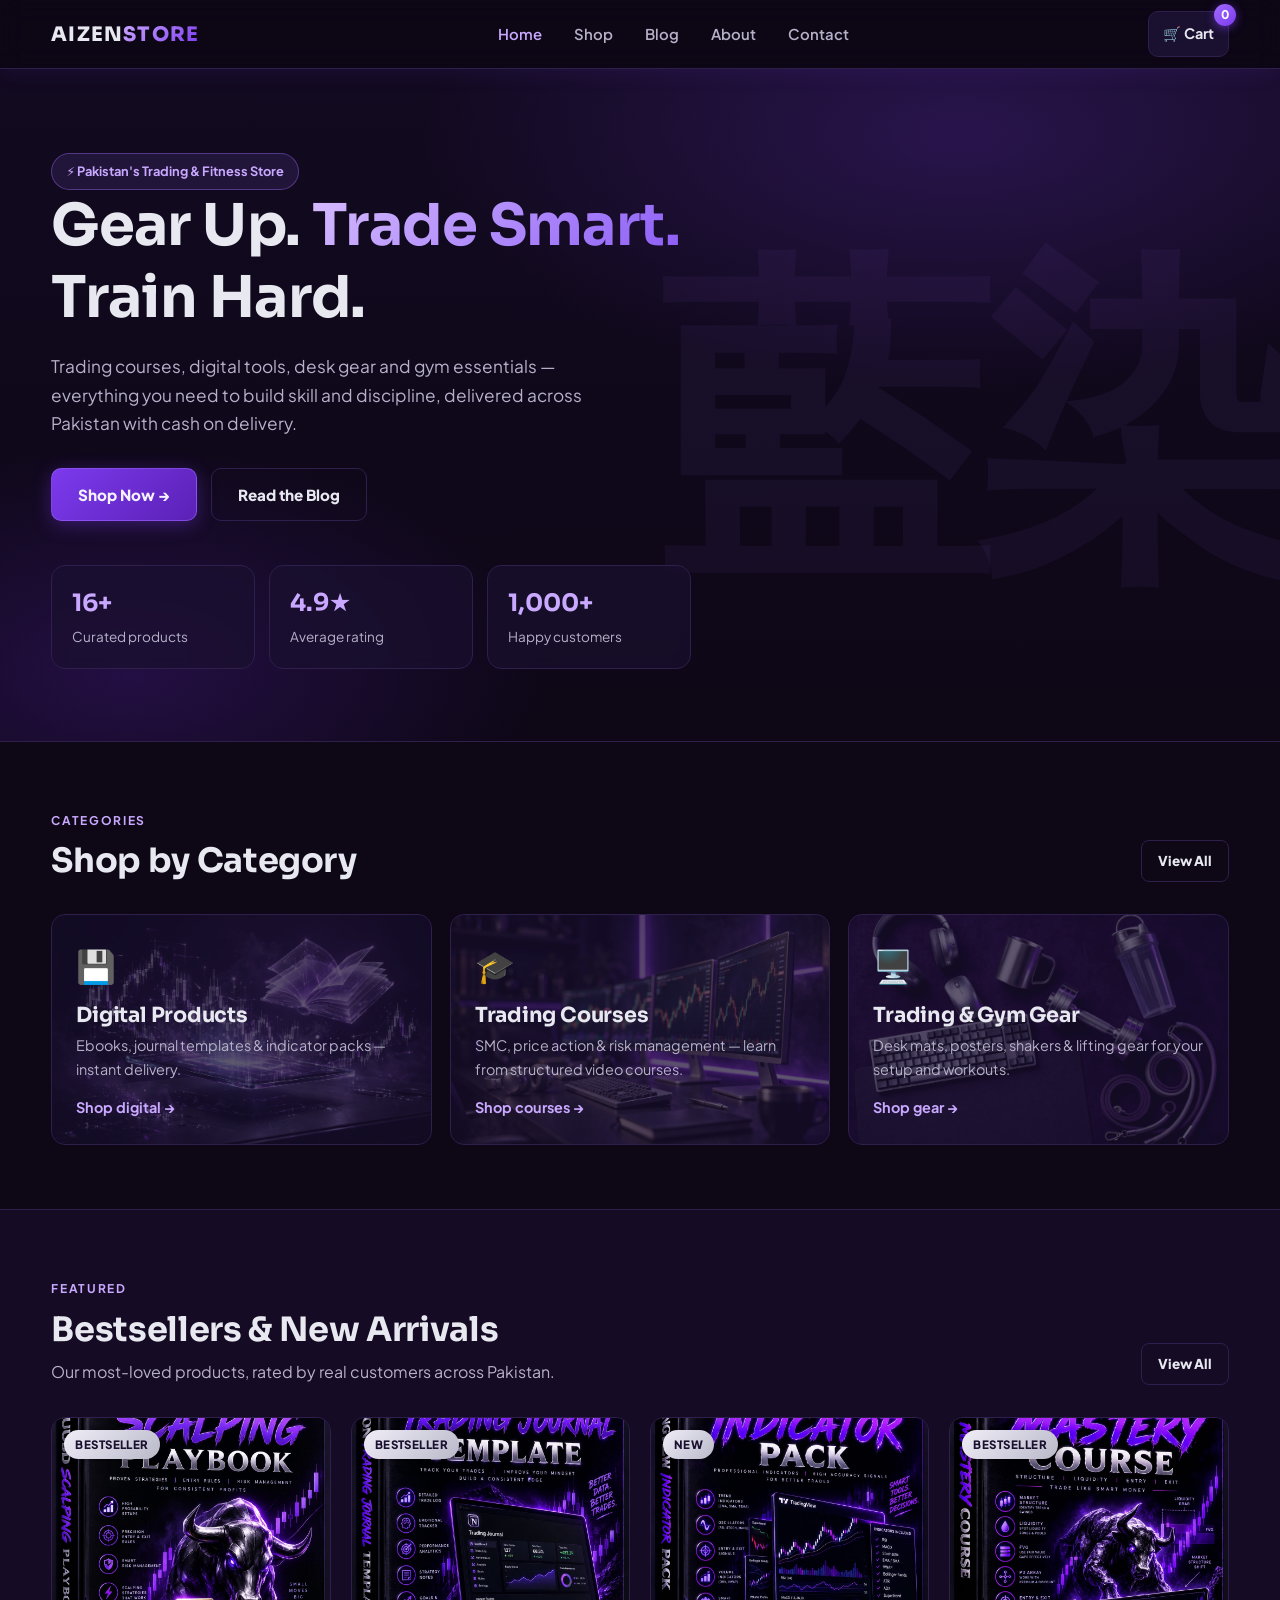
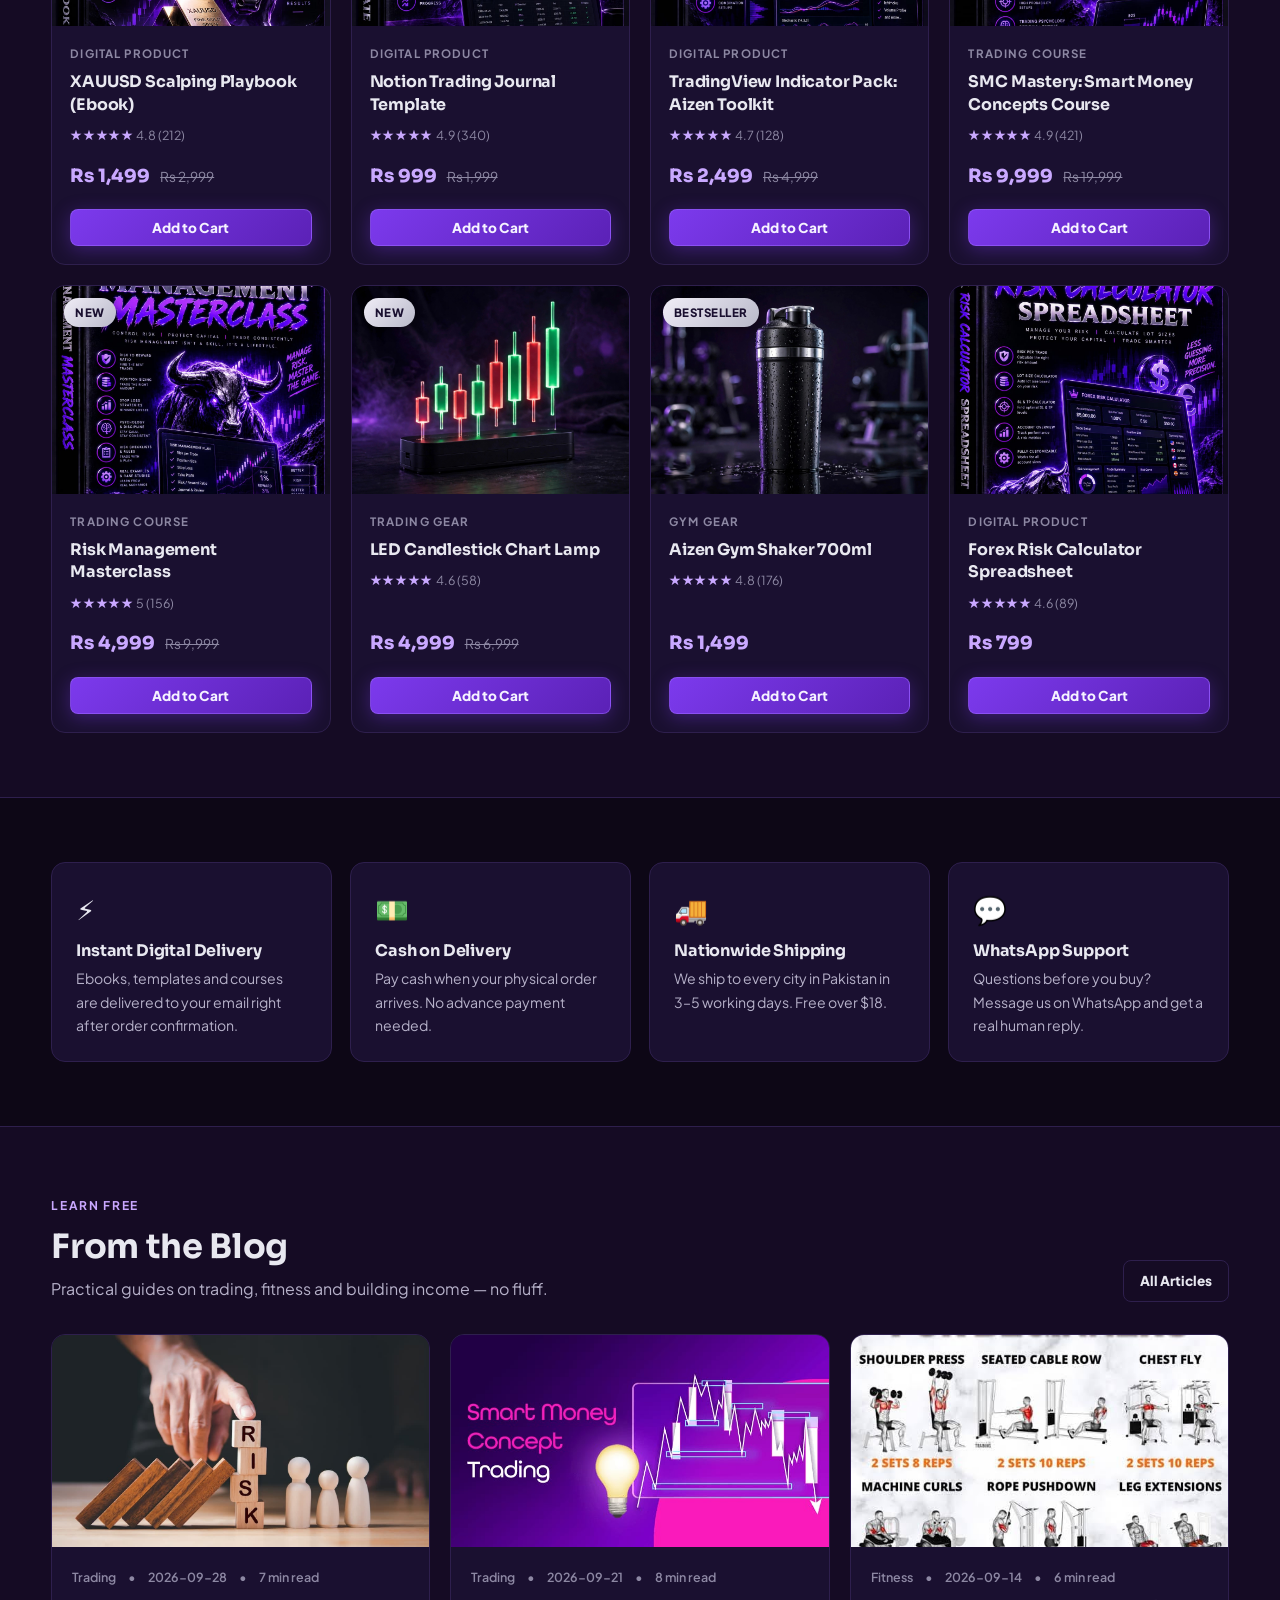
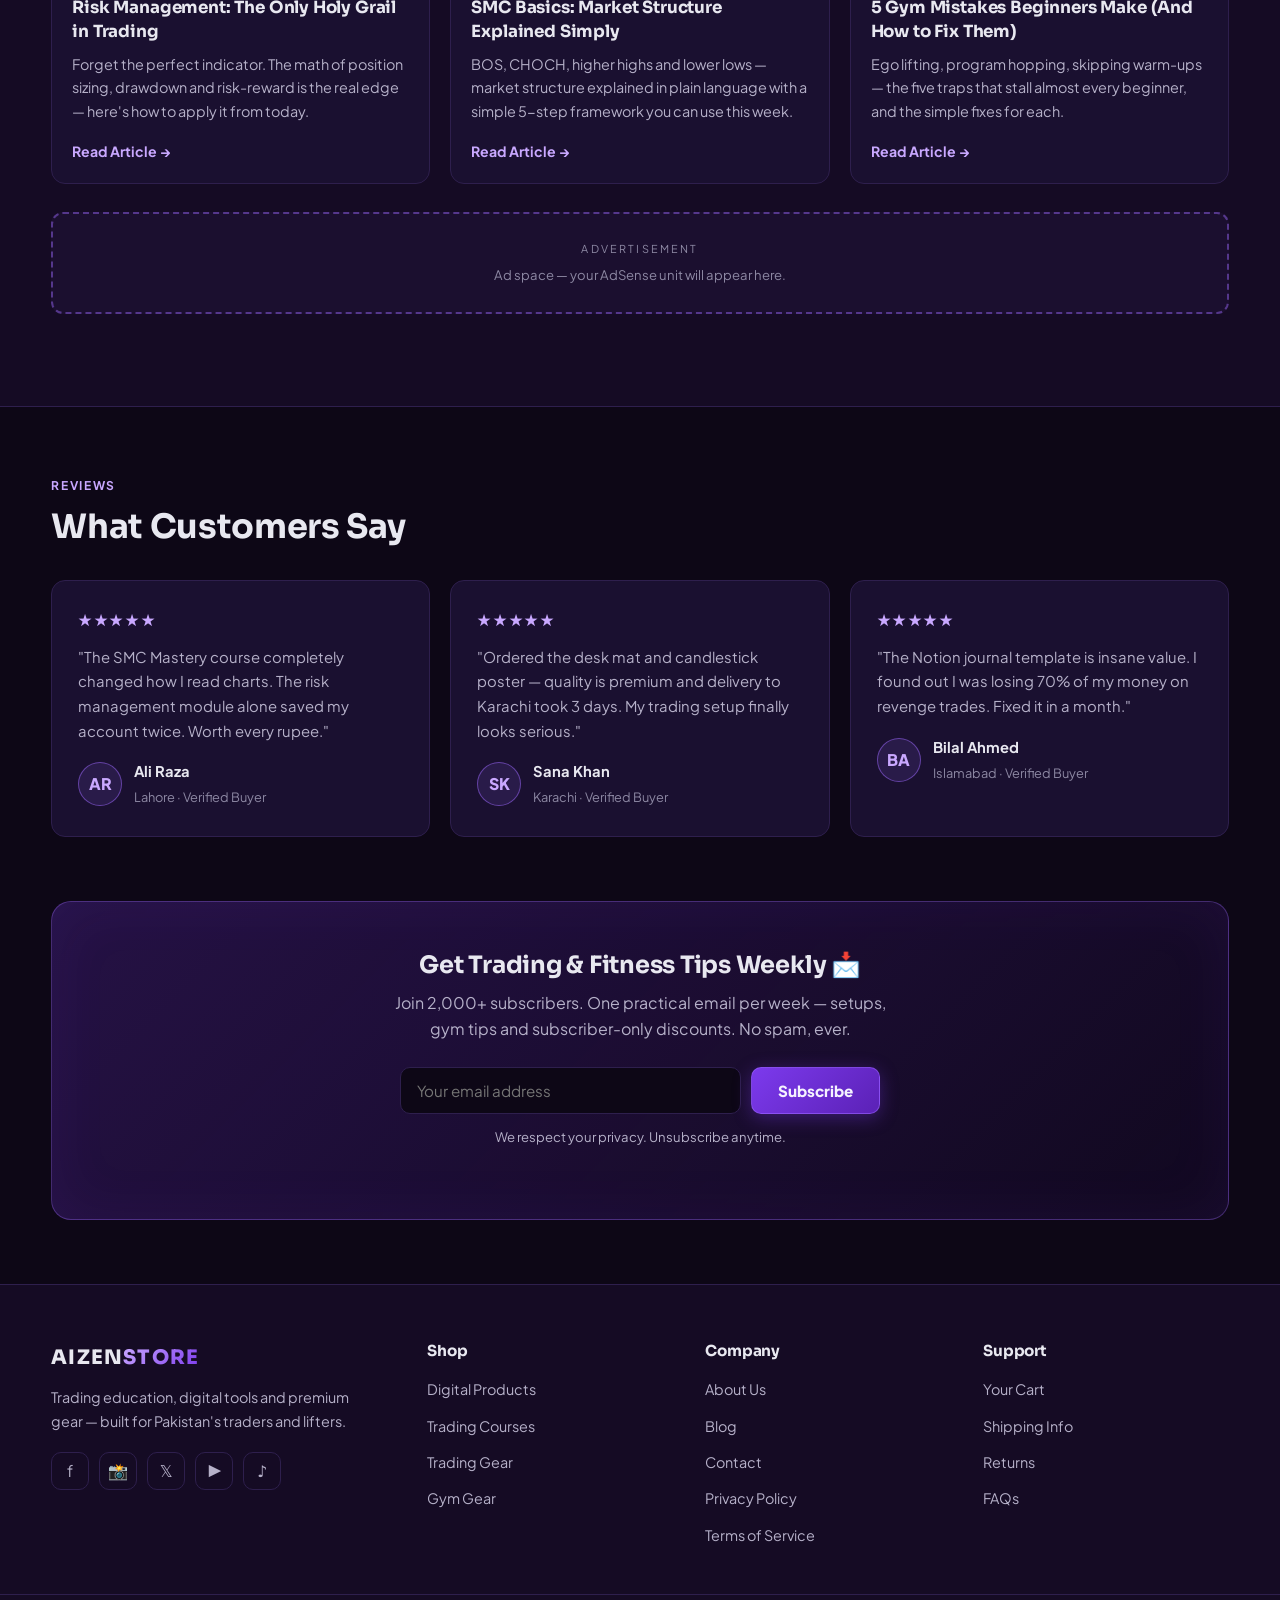
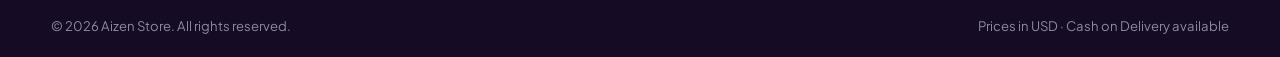
==== index.html @ a769bd05 "Switch prices from PKR to USD" ====
<!DOCTYPE html>
<html lang="en">
<head>
<meta charset="UTF-8">
<meta name="theme-color" content="#0d0716">
<meta name="viewport" content="width=device-width, initial-scale=1.0">
<title>Aizen Store — Trading & Fitness Gear, Courses and Digital Products</title>
<meta name="description" content="Aizen Store: trading courses, digital products, trading desk gear and gym essentials — delivered across Pakistan.">
<link rel="preconnect" href="https://fonts.googleapis.com">
<link rel="preconnect" href="https://fonts.gstatic.com" crossorigin>
<link href="https://fonts.googleapis.com/css2?family=Plus+Jakarta+Sans:wght@400;500;600;700;800&family=Sora:wght@600;700;800&display=swap" rel="stylesheet">
<link rel="stylesheet" href="assets/css/style.css">
<link rel="icon" href="data:image/svg+xml,%3Csvg xmlns='http://www.w3.org/2000/svg' viewBox='0 0 100 100'%3E%3Crect width='100' height='100' rx='20' fill='%237c3aed'/%3E%3Ctext x='50' y='70' font-size='60' text-anchor='middle' font-family='Arial' font-weight='bold' fill='%23ffffff'%3EA%3C/text%3E%3C/svg%3E">
</head>
<body data-page="home">

<header class="nav">
  <div class="container nav-inner">
    <a class="logo" href="index.html">AIZEN<span class="gold">STORE</span></a>
    <nav class="nav-links">
      <a href="index.html">Home</a>
      <a href="shop.html">Shop</a>
      <a href="blog.html">Blog</a>
      <a href="about.html">About</a>
      <a href="contact.html">Contact</a>
    </nav>
    <div class="nav-actions">
      <a class="cart-btn" href="cart.html">🛒 Cart <span class="cart-count">0</span></a>
      <button class="hamburger" aria-label="Menu">☰</button>
    </div>
  </div>
</header>

<section class="hero">
  <div class="container hero-inner">
    <div>
      <span class="hero-badge">⚡ Pakistan's Trading & Fitness Store</span>
      <h1>Gear Up. <span class="gold">Trade Smart.</span> Train Hard.</h1>
      <p class="lead">Trading courses, digital tools, desk gear and gym essentials — everything you need to build skill and discipline, delivered across Pakistan with cash on delivery.</p>
      <div class="hero-cta">
        <a href="shop.html" class="btn">Shop Now →</a>
        <a href="blog.html" class="btn btn-outline">Read the Blog</a>
      </div>
      <div class="hero-stats">
        <div class="stat"><b>16+</b><span>Curated products</span></div>
        <div class="stat"><b>4.9★</b><span>Average rating</span></div>
        <div class="stat"><b>1,000+</b><span>Happy customers</span></div>
      </div>
    </div>
  </div>
</section>

<section class="section">
  <div class="container">
    <div class="section-head">
      <div><span class="kicker">Categories</span><h2>Shop by Category</h2></div>
      <a href="shop.html" class="btn btn-outline btn-sm">View All</a>
    </div>
    <div class="cat-grid">
      <a class="cat-tile" href="shop.html?cat=digital">
        <img src="assets/img/cat-digital.jpg" alt="Digital Products" loading="lazy">
        <div class="inner"><div class="emoji">💾</div><h3>Digital Products</h3><p>Ebooks, journal templates & indicator packs — instant delivery.</p><span class="go">Shop digital →</span></div>
      </a>
      <a class="cat-tile" href="shop.html?cat=courses">
        <img src="assets/img/cat-courses.jpg" alt="Trading Courses" loading="lazy">
        <div class="inner"><div class="emoji">🎓</div><h3>Trading Courses</h3><p>SMC, price action & risk management — learn from structured video courses.</p><span class="go">Shop courses →</span></div>
      </a>
      <a class="cat-tile" href="shop.html?cat=physical-trading">
        <img src="assets/img/cat-gear.jpg" alt="Physical Products" loading="lazy">
        <div class="inner"><div class="emoji">🖥️</div><h3>Trading & Gym Gear</h3><p>Desk mats, posters, shakers & lifting gear for your setup and workouts.</p><span class="go">Shop gear →</span></div>
      </a>
    </div>
  </div>
</section>

<section class="section" style="background:var(--bg-soft);border-top:1px solid var(--border);border-bottom:1px solid var(--border)">
  <div class="container">
    <div class="section-head">
      <div><span class="kicker">Featured</span><h2>Bestsellers & New Arrivals</h2><p>Our most-loved products, rated by real customers across Pakistan.</p></div>
      <a href="shop.html" class="btn btn-outline btn-sm">View All</a>
    </div>
    <div class="grid" id="featured-grid"></div>
  </div>
</section>

<section class="section">
  <div class="container">
    <div class="perks">
      <div class="perk"><div class="ic">⚡</div><h4>Instant Digital Delivery</h4><p>Ebooks, templates and courses are delivered to your email right after order confirmation.</p></div>
      <div class="perk"><div class="ic">💵</div><h4>Cash on Delivery</h4><p>Pay cash when your physical order arrives. No advance payment needed.</p></div>
      <div class="perk"><div class="ic">🚚</div><h4>Nationwide Shipping</h4><p>We ship to every city in Pakistan in 3–5 working days. Free over $18.</p></div>
      <div class="perk"><div class="ic">💬</div><h4>WhatsApp Support</h4><p>Questions before you buy? Message us on WhatsApp and get a real human reply.</p></div>
    </div>
  </div>
</section>

<section class="section" style="background:var(--bg-soft);border-top:1px solid var(--border);border-bottom:1px solid var(--border)">
  <div class="container">
    <div class="section-head">
      <div><span class="kicker">Learn Free</span><h2>From the Blog</h2><p>Practical guides on trading, fitness and building income — no fluff.</p></div>
      <a href="blog.html" class="btn btn-outline btn-sm">All Articles</a>
    </div>
    <div class="blog-grid" id="blog-preview"></div>
    <!-- ADSENSE: paste your AdSense ad unit code here (homepage, below blog preview) -->
    <div class="ad-slot"><span class="ad-label">Advertisement</span>Ad space — your AdSense unit will appear here.</div>
  </div>
</section>

<section class="section">
  <div class="container">
    <div class="section-head"><div><span class="kicker">Reviews</span><h2>What Customers Say</h2></div></div>
    <div class="testi-grid">
      <div class="testi"><div class="stars">★★★★★</div><p>"The SMC Mastery course completely changed how I read charts. The risk management module alone saved my account twice. Worth every rupee."</p><div class="who"><div class="ava">AR</div><div><b>Ali Raza</b><span>Lahore · Verified Buyer</span></div></div></div>
      <div class="testi"><div class="stars">★★★★★</div><p>"Ordered the desk mat and candlestick poster — quality is premium and delivery to Karachi took 3 days. My trading setup finally looks serious."</p><div class="who"><div class="ava">SK</div><div><b>Sana Khan</b><span>Karachi · Verified Buyer</span></div></div></div>
      <div class="testi"><div class="stars">★★★★★</div><p>"The Notion journal template is insane value. I found out I was losing 70% of my money on revenge trades. Fixed it in a month."</p><div class="who"><div class="ava">BA</div><div><b>Bilal Ahmed</b><span>Islamabad · Verified Buyer</span></div></div></div>
    </div>
  </div>
</section>

<section class="section" style="padding-top:0">
  <div class="container">
    <div class="newsletter">
      <h2>Get Trading & Fitness Tips Weekly 📩</h2>
      <p>Join 2,000+ subscribers. One practical email per week — setups, gym tips and subscriber-only discounts. No spam, ever.</p>
      <form class="nl-form" data-fake-form>
        <input type="email" required placeholder="Your email address">
        <button class="btn" type="submit">Subscribe</button>
      </form>
      <div class="success-box">✅ You're subscribed! Check your inbox for a welcome email.</div>
      <p class="form-note">We respect your privacy. Unsubscribe anytime.</p>
    </div>
  </div>
</section>

<footer>
  <div class="container foot-grid">
    <div class="foot-brand">
      <a class="logo" href="index.html">AIZEN<span class="gold">STORE</span></a>
      <p>Trading education, digital tools and premium gear — built for Pakistan's traders and lifters.</p>
      <div class="socials">
        <a href="#" aria-label="Facebook">f</a>
        <a href="#" aria-label="Instagram">📸</a>
        <a href="#" aria-label="X">𝕏</a>
        <a href="#" aria-label="YouTube">▶</a>
        <a href="#" aria-label="TikTok">♪</a>
      </div>
    </div>
    <div>
      <h4>Shop</h4>
      <ul>
        <li><a href="shop.html?cat=digital">Digital Products</a></li>
        <li><a href="shop.html?cat=courses">Trading Courses</a></li>
        <li><a href="shop.html?cat=physical-trading">Trading Gear</a></li>
        <li><a href="shop.html?cat=physical-gym">Gym Gear</a></li>
      </ul>
    </div>
    <div>
      <h4>Company</h4>
      <ul>
        <li><a href="about.html">About Us</a></li>
        <li><a href="blog.html">Blog</a></li>
        <li><a href="contact.html">Contact</a></li>
        <li><a href="privacy.html">Privacy Policy</a></li>
        <li><a href="terms.html">Terms of Service</a></li>
      </ul>
    </div>
    <div>
      <h4>Support</h4>
      <ul>
        <li><a href="cart.html">Your Cart</a></li>
        <li><a href="contact.html">Shipping Info</a></li>
        <li><a href="contact.html">Returns</a></li>
        <li><a href="contact.html">FAQs</a></li>
      </ul>
    </div>
  </div>
  <div class="foot-bottom">
    <div class="container" style="display:flex;justify-content:space-between;flex-wrap:wrap;gap:10px">
      <span>© 2026 Aizen Store. All rights reserved.</span>
      <span>Prices in USD · Cash on Delivery available</span>
    </div>
  </div>
</footer>

<script src="assets/js/app.js"></script>
</body>
</html>
---- assets/css/style.css ----
/* ============================================================
   AIZEN STORE — global styles
   Theme: SILVER + PURPLE — inspired by Sosuke Aizen (Bleach).
   Deep dark-purple surfaces, violet glows, platinum text.
   Mobile-first, responsive.
   ============================================================ */
:root{
  --bg:#0d0716;
  --bg-soft:#150b24;
  --card:#1a1030;
  --card-2:#221643;
  --border:#2e1f4d;
  --gold:#9d6bff;                 /* primary accent: royal purple */
  --gold-soft:#c9a8ff;           /* lighter violet for hover/glow */
  --gold-dim:rgba(157,107,255,.12);
  --silver:#e8e8f0;              /* platinum text */
  --silver-dim:#c0c0c8;
  --text:#e8e8f0;
  --muted:#b6b1c9;
  --muted-2:#8d88a3;
  --green:#22c55e;
  --radius:14px;
  --shadow:0 12px 40px rgba(0,0,0,.5);
  --glow:0 8px 28px rgba(157,107,255,.35);
  --font:'Plus Jakarta Sans',system-ui,-apple-system,'Segoe UI',Roboto,Arial,sans-serif;
  --font-head:'Sora','Plus Jakarta Sans',system-ui,sans-serif;
}
*{margin:0;padding:0;box-sizing:border-box}
html{scroll-behavior:smooth}
::selection{background:rgba(157,107,255,.4);color:#fff}
body{
  font-family:var(--font);
  background:var(--bg);
  color:var(--text);
  line-height:1.65;
  -webkit-font-smoothing:antialiased;
}
img{max-width:100%;display:block}
a{color:inherit;text-decoration:none}
.container{width:min(1180px,92%);margin:0 auto}
h1,h2,h3,h4{font-family:var(--font-head);line-height:1.25;letter-spacing:-.01em}
.section{padding:64px 0}
.section-head{display:flex;align-items:flex-end;justify-content:space-between;gap:16px;margin-bottom:32px}
.section-head h2{font-size:clamp(1.5rem,3vw,2.1rem)}
.section-head p{color:var(--muted);max-width:560px;margin-top:8px}
.kicker{display:inline-block;font-size:.75rem;font-weight:700;letter-spacing:.14em;text-transform:uppercase;color:var(--gold-soft);margin-bottom:10px}

/* ---------- buttons ---------- */
.btn{
  display:inline-flex;align-items:center;justify-content:center;gap:8px;
  background:linear-gradient(135deg,#7c3aed,#5b21b6);color:#f5f2ff;font-weight:800;font-size:.95rem;
  padding:13px 26px;border:1px solid rgba(157,107,255,.5);border-radius:10px;cursor:pointer;
  transition:transform .15s ease,box-shadow .15s ease,background .15s ease,color .15s ease;
  font-family:var(--font);box-shadow:0 4px 18px rgba(124,58,237,.35);
}
.btn:hover{
  background:linear-gradient(135deg,#f0edf7,#c0c0c8);color:#1a1030;border-color:#e8e8f0;
  transform:translateY(-2px);box-shadow:0 8px 26px rgba(232,232,240,.28);
}
.btn-outline{background:transparent;color:var(--silver);border:1.5px solid var(--border);box-shadow:none}
.btn-outline:hover{border-color:var(--gold);color:var(--gold-soft);box-shadow:0 0 18px rgba(157,107,255,.25);background:rgba(157,107,255,.08)}
.btn-sm{padding:9px 16px;font-size:.85rem;border-radius:8px}
.btn-block{width:100%}
.btn:disabled{opacity:.5;cursor:not-allowed;transform:none;box-shadow:none}

/* ---------- nav ---------- */
.nav{
  position:sticky;top:0;z-index:100;
  background:rgba(13,7,22,.85);backdrop-filter:blur(14px);-webkit-backdrop-filter:blur(14px);
  border-bottom:1px solid var(--border);
  box-shadow:0 1px 24px rgba(124,58,237,.12);
}
.nav-inner{display:flex;align-items:center;justify-content:space-between;height:68px;gap:12px}
.logo{font-family:var(--font-head);font-weight:800;font-size:1.25rem;letter-spacing:.06em;color:var(--silver)}
.logo .gold{
  background:linear-gradient(135deg,#c9a8ff,#7c3aed);
  -webkit-background-clip:text;background-clip:text;-webkit-text-fill-color:transparent;color:var(--gold);
}
.nav-links{display:flex;gap:4px;align-items:center}
.nav-links a{padding:9px 14px;border-radius:8px;font-weight:600;font-size:.93rem;color:var(--muted);transition:.15s}
.nav-links a:hover{color:var(--text);background:var(--card-2)}
.nav-links a.active{color:var(--gold-soft)}
.nav-actions{display:flex;align-items:center;gap:10px}
.cart-btn{position:relative;display:flex;align-items:center;gap:8px;padding:10px 14px;border:1px solid var(--border);border-radius:10px;background:var(--card);font-weight:700;font-size:.9rem;transition:.15s;color:var(--silver)}
.cart-btn:hover{border-color:var(--gold);box-shadow:var(--glow)}
.cart-count{
  position:absolute;top:-8px;right:-8px;min-width:22px;height:22px;padding:0 6px;
  background:linear-gradient(135deg,#a06bff,#7c3aed);color:#fff;font-size:.75rem;font-weight:800;
  border-radius:999px;display:flex;align-items:center;justify-content:center;
  box-shadow:0 2px 10px rgba(124,58,237,.6);
}
.hamburger{display:none;background:none;border:1px solid var(--border);border-radius:8px;color:var(--text);font-size:1.2rem;padding:7px 11px;cursor:pointer}

/* ---------- hero ---------- */
.hero{
  position:relative;overflow:hidden;
  background:radial-gradient(900px 420px at 75% 10%,rgba(124,58,237,.22),transparent 60%),
             radial-gradient(700px 380px at 10% 90%,rgba(76,29,149,.35),transparent 60%),
             linear-gradient(180deg,#120a20,#0d0716);
  border-bottom:1px solid var(--border);
}
/* subtle kanji watermark — Sosuke Aizen (藍染) */
.hero::after{
  content:"藍染";
  position:absolute;right:-10px;top:50%;transform:translateY(-50%);
  font-size:clamp(10rem,26vw,22rem);line-height:1;color:rgba(157,107,255,.055);
  pointer-events:none;user-select:none;font-weight:800;letter-spacing:-.05em;
}
.hero-inner{padding:84px 0 72px;display:grid;gap:36px;position:relative;z-index:1}
.hero-badge{display:inline-flex;align-items:center;gap:8px;background:var(--gold-dim);border:1px solid rgba(157,107,255,.4);color:var(--gold-soft);font-size:.8rem;font-weight:700;padding:7px 14px;border-radius:999px;width:fit-content}
.hero h1{font-size:clamp(2.2rem,5.5vw,3.6rem);max-width:640px;color:var(--silver)}
.hero h1 .gold{
  background:linear-gradient(135deg,#d6bcff,#8b5cf6);
  -webkit-background-clip:text;background-clip:text;-webkit-text-fill-color:transparent;
}
.hero p.lead{color:var(--muted);font-size:1.08rem;max-width:560px;margin:18px 0 30px}
.hero-cta{display:flex;gap:14px;flex-wrap:wrap}
.hero-stats{display:grid;grid-template-columns:repeat(3,minmax(0,1fr));gap:14px;margin-top:44px;max-width:640px}
.stat{background:rgba(26,16,48,.7);border:1px solid var(--border);border-radius:var(--radius);padding:18px 20px;backdrop-filter:blur(6px)}
.stat b{display:block;font-size:1.5rem;font-family:var(--font-head);color:var(--gold-soft)}
.stat span{color:var(--muted);font-size:.85rem}

/* ---------- category tiles ---------- */
.cat-grid{display:grid;grid-template-columns:repeat(3,1fr);gap:18px}
.cat-tile{
  position:relative;overflow:hidden;border-radius:var(--radius);
  border:1px solid var(--border);background:var(--card);
  min-height:220px;display:flex;align-items:flex-end;padding:24px;
  transition:transform .18s ease,border-color .18s ease,box-shadow .18s ease;
}
.cat-tile:hover{transform:translateY(-4px);border-color:var(--gold);box-shadow:var(--glow)}
.cat-tile img{position:absolute;inset:0;width:100%;height:100%;object-fit:cover;opacity:.3;transition:opacity .2s}
.cat-tile:hover img{opacity:.42}
.cat-tile .inner{position:relative;z-index:1}
.cat-tile h3{font-size:1.3rem;margin-bottom:6px;color:var(--silver)}
.cat-tile p{color:var(--muted);font-size:.9rem;margin-bottom:12px}
.cat-tile .go{color:var(--gold-soft);font-weight:700;font-size:.9rem}
.cat-tile .emoji{font-size:2rem;margin-bottom:10px}

/* ---------- product grid / cards ---------- */
.grid{display:grid;grid-template-columns:repeat(4,1fr);gap:20px}
.card{
  background:var(--card);border:1px solid var(--border);border-radius:var(--radius);
  overflow:hidden;display:flex;flex-direction:column;transition:transform .18s ease,border-color .18s ease,box-shadow .18s ease;
}
.card:hover{transform:translateY(-5px);border-color:rgba(157,107,255,.55);box-shadow:var(--shadow),var(--glow)}
.card-img{position:relative;aspect-ratio:4/3;overflow:hidden;background:var(--card-2)}
.card-img img{width:100%;height:100%;object-fit:cover;transition:transform .3s ease}
.card:hover .card-img img{transform:scale(1.06)}
.badge{
  position:absolute;top:12px;left:12px;
  background:linear-gradient(135deg,#f0edf7,#b9b9c9);color:#1a1030;
  font-size:.72rem;font-weight:800;padding:5px 11px;border-radius:999px;letter-spacing:.04em;text-transform:uppercase;
  box-shadow:0 2px 12px rgba(0,0,0,.4);
}
.card-body{padding:18px;display:flex;flex-direction:column;gap:8px;flex:1}
.card-cat{font-size:.72rem;font-weight:700;letter-spacing:.1em;text-transform:uppercase;color:var(--muted-2)}
.card-title{font-size:1rem;font-weight:700;line-height:1.4;color:var(--silver)}
.card-title a:hover{color:var(--gold-soft)}
.rating{color:var(--gold-soft);font-size:.85rem;letter-spacing:.05em}
.rating .rcount{color:var(--muted-2);font-size:.78rem;letter-spacing:0}
.price-row{display:flex;align-items:baseline;gap:10px;margin-top:auto;padding-top:6px}
.price{font-family:var(--font-head);font-weight:800;font-size:1.15rem;color:var(--gold-soft)}
.old-price{color:var(--muted-2);text-decoration:line-through;font-size:.85rem}
.card .btn{margin-top:10px}

/* ---------- perks strip ---------- */
.perks{display:grid;grid-template-columns:repeat(4,1fr);gap:18px}
.perk{background:var(--card);border:1px solid var(--border);border-radius:var(--radius);padding:24px;transition:border-color .18s ease}
.perk:hover{border-color:rgba(157,107,255,.5)}
.perk .ic{font-size:1.7rem;margin-bottom:10px}
.perk h4{margin-bottom:6px;font-size:1rem;color:var(--silver)}
.perk p{color:var(--muted);font-size:.88rem}

/* ---------- blog cards ---------- */
.blog-grid{display:grid;grid-template-columns:repeat(3,1fr);gap:20px}
.post-card{background:var(--card);border:1px solid var(--border);border-radius:var(--radius);overflow:hidden;display:flex;flex-direction:column;transition:transform .18s ease,border-color .18s ease,box-shadow .18s ease}
.post-card:hover{transform:translateY(-5px);border-color:rgba(157,107,255,.55);box-shadow:var(--glow)}
.post-card .card-img{aspect-ratio:16/9}
.post-card .card-body{padding:20px}
.post-meta{display:flex;gap:12px;color:var(--muted-2);font-size:.78rem;font-weight:600;flex-wrap:wrap}
.post-card h3{font-size:1.05rem;line-height:1.45;color:var(--silver)}
.post-card h3 a:hover{color:var(--gold-soft)}
.post-card p.ex{color:var(--muted);font-size:.9rem}
.read-more{color:var(--gold-soft);font-weight:700;font-size:.88rem;margin-top:auto;padding-top:8px}

/* ---------- testimonials ---------- */
.testi-grid{display:grid;grid-template-columns:repeat(3,1fr);gap:20px}
.testi{background:var(--card);border:1px solid var(--border);border-radius:var(--radius);padding:26px}
.testi .stars{color:var(--gold-soft);margin-bottom:12px;letter-spacing:.1em}
.testi p{color:var(--muted);font-size:.93rem;margin-bottom:16px}
.testi .who{display:flex;align-items:center;gap:12px}
.testi .ava{width:44px;height:44px;border-radius:50%;background:var(--gold-dim);border:1px solid rgba(157,107,255,.5);display:flex;align-items:center;justify-content:center;font-weight:800;color:var(--gold-soft)}
.testi .who b{display:block;font-size:.92rem;color:var(--silver)}
.testi .who span{color:var(--muted-2);font-size:.8rem}

/* ---------- newsletter ---------- */
.newsletter{
  background:linear-gradient(135deg,rgba(124,58,237,.22),rgba(76,29,149,.08));
  border:1px solid rgba(157,107,255,.35);border-radius:20px;padding:48px;text-align:center;
  box-shadow:inset 0 0 60px rgba(124,58,237,.08);
}
.newsletter h2{margin-bottom:10px;color:var(--silver)}
.newsletter p{color:var(--muted);margin-bottom:24px;max-width:520px;margin-left:auto;margin-right:auto}
.nl-form{display:flex;gap:10px;max-width:480px;margin:0 auto}
.nl-form input{flex:1;background:var(--bg);border:1px solid var(--border);border-radius:10px;padding:13px 16px;color:var(--text);font-family:var(--font);font-size:.95rem}
.nl-form input:focus{outline:none;border-color:var(--gold)}
.form-note{font-size:.82rem;color:var(--muted-2);margin-top:12px}

/* ---------- footer ---------- */
footer{border-top:1px solid var(--border);background:var(--bg-soft);margin-top:0}
.foot-grid{display:grid;grid-template-columns:1.4fr 1fr 1fr 1fr;gap:32px;padding:56px 0 36px}
.foot-grid h4{font-size:.95rem;margin-bottom:16px;color:var(--silver)}
.foot-grid ul{list-style:none}
.foot-grid ul li{margin-bottom:10px}
.foot-grid ul a{color:var(--muted);font-size:.9rem;transition:.15s}
.foot-grid ul a:hover{color:var(--gold-soft)}
.foot-brand p{color:var(--muted);font-size:.9rem;margin:12px 0 18px;max-width:300px}
.socials{display:flex;gap:10px}
.socials a{width:38px;height:38px;border:1px solid var(--border);border-radius:10px;display:flex;align-items:center;justify-content:center;color:var(--muted);font-size:1rem;transition:.15s}
.socials a:hover{color:var(--gold-soft);border-color:var(--gold);box-shadow:var(--glow)}
.foot-bottom{border-top:1px solid var(--border);padding:20px 0;color:var(--muted-2);font-size:.82rem}

/* ---------- shop page ---------- */
.shop-tools{display:flex;gap:12px;flex-wrap:wrap;align-items:center;margin:28px 0;justify-content:space-between}
.filters{display:flex;gap:10px;flex-wrap:wrap}
.filter-btn{background:var(--card);border:1px solid var(--border);color:var(--muted);font-weight:700;font-size:.85rem;padding:10px 18px;border-radius:999px;cursor:pointer;font-family:var(--font);transition:.15s}
.filter-btn:hover{color:var(--text);border-color:var(--gold)}
.filter-btn.active{background:linear-gradient(135deg,#7c3aed,#5b21b6);color:#f5f2ff;border-color:rgba(157,107,255,.6);box-shadow:var(--glow)}
.search-box{background:var(--card);border:1px solid var(--border);border-radius:10px;padding:11px 16px;color:var(--text);font-family:var(--font);font-size:.9rem;min-width:240px}
.search-box:focus{outline:none;border-color:var(--gold)}
.result-count{color:var(--muted-2);font-size:.88rem;margin-bottom:18px}
.empty-state{text-align:center;padding:70px 20px;color:var(--muted);grid-column:1/-1}
.empty-state .big{font-size:3rem;margin-bottom:14px}
.empty-state h2,.empty-state h3{color:var(--silver)}

/* ---------- product detail ---------- */
.breadcrumb{color:var(--muted-2);font-size:.85rem;margin:28px 0 20px}
.breadcrumb a:hover{color:var(--gold-soft)}
.pd{display:grid;grid-template-columns:1fr 1fr;gap:44px;margin-bottom:60px}
.pd-img{border-radius:18px;overflow:hidden;border:1px solid var(--border);background:var(--card);box-shadow:var(--shadow)}
.pd-img img{width:100%;aspect-ratio:4/3;object-fit:cover}
.pd-info .card-cat{margin-bottom:8px;display:block}
.pd-info h1{font-size:clamp(1.6rem,3.4vw,2.3rem);margin-bottom:10px;color:var(--silver)}
.pd-rating{display:flex;align-items:center;gap:10px;margin-bottom:16px;color:var(--muted);font-size:.9rem}
.pd-price{display:flex;align-items:baseline;gap:14px;margin:18px 0;flex-wrap:wrap}
.pd-price .price{font-size:2rem}
.pd-price .old-price{font-size:1.1rem}
.save-tag{background:linear-gradient(135deg,#f0edf7,#b9b9c9);color:#1a1030;font-weight:800;font-size:.78rem;padding:5px 12px;border-radius:999px}
.pd-desc{color:var(--muted);margin-bottom:20px}
.pd-features{list-style:none;margin-bottom:24px}
.pd-features li{padding:9px 0;border-bottom:1px dashed var(--border);color:var(--text);font-size:.93rem;display:flex;gap:10px}
.pd-features li::before{content:"✔";color:var(--gold-soft);font-weight:800}
.delivery-note{background:var(--gold-dim);border:1px solid rgba(157,107,255,.4);border-radius:12px;padding:14px 18px;font-size:.88rem;color:var(--gold-soft);margin-bottom:22px}
.qty-row{display:flex;gap:12px;align-items:stretch;margin-bottom:14px;flex-wrap:wrap}
.qty{display:flex;align-items:center;border:1px solid var(--border);border-radius:10px;overflow:hidden}
.qty button{background:var(--card-2);border:none;color:var(--text);font-size:1.15rem;width:42px;cursor:pointer;font-family:var(--font)}
.qty button:hover{background:var(--gold);color:#fff}
.qty span{min-width:44px;text-align:center;font-weight:800}
.meta-list{margin-top:22px;border-top:1px solid var(--border);padding-top:18px;display:grid;gap:8px;font-size:.88rem;color:var(--muted)}
.meta-list b{color:var(--text)}
.related{margin-top:20px}

/* ---------- cart ---------- */
.cart-layout{display:grid;grid-template-columns:1.6fr 1fr;gap:28px;align-items:start;margin:28px 0 64px}
.cart-items{display:grid;gap:14px}
.cart-item{display:grid;grid-template-columns:96px 1fr auto;gap:16px;background:var(--card);border:1px solid var(--border);border-radius:var(--radius);padding:14px;align-items:center}
.cart-item img{width:96px;height:96px;object-fit:cover;border-radius:10px}
.ci-name{font-weight:700;font-size:.95rem;margin-bottom:4px;color:var(--silver)}
.ci-price{color:var(--gold-soft);font-weight:700;font-size:.9rem}
.ci-right{display:flex;flex-direction:column;align-items:flex-end;gap:10px}
.ci-remove{background:none;border:none;color:var(--muted-2);font-size:.8rem;cursor:pointer;text-decoration:underline;font-family:var(--font)}
.ci-remove:hover{color:#ff6b6b}
.cart-summary{background:var(--card);border:1px solid var(--border);border-radius:var(--radius);padding:26px;position:sticky;top:92px;box-shadow:var(--shadow)}
.cart-summary h3{margin-bottom:18px;color:var(--silver)}
.sum-row{display:flex;justify-content:space-between;padding:8px 0;color:var(--muted);font-size:.92rem}
.sum-row.total{border-top:1px solid var(--border);margin-top:10px;padding-top:16px;color:var(--text);font-weight:800;font-size:1.15rem}
.sum-row.total .t-price{color:var(--gold-soft)}
.free-ship{background:var(--gold-dim);border:1px dashed rgba(157,107,255,.55);border-radius:10px;padding:12px 14px;font-size:.83rem;color:var(--gold-soft);margin:14px 0}
.checkout-form{margin-top:22px;border-top:1px solid var(--border);padding-top:20px}
.checkout-form h4{margin-bottom:14px;color:var(--silver)}
.field{margin-bottom:14px}
.field label{display:block;font-size:.82rem;font-weight:700;color:var(--muted);margin-bottom:6px}
.field input,.field textarea,.field select{width:100%;background:var(--bg);border:1px solid var(--border);border-radius:10px;padding:12px 14px;color:var(--text);font-family:var(--font);font-size:.93rem}
.field input:focus,.field textarea:focus,.field select:focus{outline:none;border-color:var(--gold)}
.wa-btn{background:linear-gradient(135deg,#25D366,#1da851);color:#062b16;border-color:rgba(37,211,102,.5)}
.wa-btn:hover{background:linear-gradient(135deg,#e8e8f0,#c0c0c8);color:#1a1030;border-color:#e8e8f0;box-shadow:0 8px 24px rgba(232,232,240,.25)}

/* ---------- blog ---------- */
.ad-slot{
  border:2px dashed rgba(157,107,255,.45);border-radius:12px;background:rgba(157,107,255,.05);
  padding:26px;text-align:center;color:var(--muted-2);font-size:.82rem;margin:28px 0;
}
.ad-slot .ad-label{font-size:.68rem;letter-spacing:.2em;text-transform:uppercase;color:var(--muted-2);display:block;margin-bottom:6px}
.post-hero{margin:30px 0}
.post-hero img{width:100%;aspect-ratio:21/9;object-fit:cover;border-radius:18px;border:1px solid var(--border)}
.post-layout{max-width:780px;margin:0 auto}
.post-layout h1{font-size:clamp(1.7rem,4vw,2.5rem);margin:14px 0 12px;color:var(--silver)}
.post-content{color:#d5d2e2;font-size:1.02rem}
.post-content h2{font-size:1.5rem;margin:34px 0 14px;color:var(--silver)}
.post-content h3{font-size:1.2rem;margin:26px 0 10px;color:var(--silver)}
.post-content p{margin-bottom:16px}
.post-content ul,.post-content ol{margin:0 0 18px 22px}
.post-content li{margin-bottom:8px}
.post-content blockquote{border-left:3px solid var(--gold);padding:6px 18px;margin:22px 0;color:var(--gold-soft);background:var(--gold-dim);border-radius:0 10px 10px 0}
.post-content strong{color:var(--silver)}
.post-share{display:flex;gap:10px;margin:36px 0;align-items:center;color:var(--muted);font-size:.9rem;flex-wrap:wrap}
.author-box{display:flex;gap:16px;background:var(--card);border:1px solid var(--border);border-radius:var(--radius);padding:22px;margin:30px 0;align-items:center}
.author-box .ava{width:56px;height:56px;border-radius:50%;background:linear-gradient(135deg,#7c3aed,#4c1d95);color:#fff;font-weight:800;font-size:1.3rem;display:flex;align-items:center;justify-content:center;flex-shrink:0;box-shadow:var(--glow)}
.author-box p{color:var(--muted);font-size:.9rem}
.author-box b{color:var(--silver)}

/* ---------- generic content pages ---------- */
.prose{max-width:820px;margin:0 auto;padding:10px 0 30px}
.prose h1{font-size:clamp(1.8rem,4vw,2.6rem);margin:26px 0 16px;color:var(--silver)}
.prose h2{font-size:1.35rem;margin:30px 0 12px;color:var(--silver)}
.prose p{color:var(--muted);margin-bottom:16px}
.prose ul{margin:0 0 18px 22px;color:var(--muted)}
.prose li{margin-bottom:8px}
.prose a{color:var(--gold-soft)}
.page-hero{background:linear-gradient(180deg,#150b24,#0d0716);border-bottom:1px solid var(--border);padding:56px 0}
.page-hero h1{font-size:clamp(1.8rem,4vw,2.6rem);color:var(--silver)}
.page-hero p{color:var(--muted);margin-top:10px;max-width:640px}
.contact-grid{display:grid;grid-template-columns:1fr 1fr;gap:40px;margin:40px 0 64px;align-items:start}
.contact-info .card{background:var(--card);border:1px solid var(--border);border-radius:var(--radius);padding:22px;margin-bottom:16px}
.contact-info h4{margin-bottom:6px;color:var(--silver)}
.contact-info p{color:var(--muted);font-size:.9rem}
.success-box{background:rgba(34,197,94,.1);border:1px solid rgba(34,197,94,.4);color:#86efac;border-radius:12px;padding:18px;display:none;margin-top:16px}
.success-box.show{display:block}

/* ---------- 404 ---------- */
.err{text-align:center;padding:100px 0}
.err h1{
  font-size:6rem;font-family:var(--font-head);
  background:linear-gradient(135deg,#d6bcff,#7c3aed);
  -webkit-background-clip:text;background-clip:text;-webkit-text-fill-color:transparent;
}
.err h2{color:var(--silver)}
.err p{color:var(--muted);margin:14px 0 28px}

/* ---------- toast ---------- */
.toast{
  position:fixed;bottom:24px;left:50%;transform:translateX(-50%) translateY(80px);
  background:var(--card-2);border:1px solid var(--gold);color:var(--text);
  padding:13px 22px;border-radius:12px;font-size:.9rem;font-weight:600;z-index:200;
  transition:transform .25s ease;box-shadow:var(--shadow),var(--glow);max-width:90vw;text-align:center;
}
.toast.show{transform:translateX(-50%) translateY(0)}

/* ---------- responsive ---------- */
@media(max-width:980px){
  .grid{grid-template-columns:repeat(2,1fr)}
  .blog-grid,.testi-grid,.perks{grid-template-columns:repeat(2,1fr)}
  .cat-grid{grid-template-columns:1fr 1fr}
  .foot-grid{grid-template-columns:1fr 1fr}
  .pd{grid-template-columns:1fr;gap:28px}
  .cart-layout{grid-template-columns:1fr}
  .cart-summary{position:static}
  .contact-grid{grid-template-columns:1fr}
}
@media(max-width:640px){
  .nav-links{
    display:none;position:absolute;top:68px;left:0;right:0;flex-direction:column;
    background:var(--bg-soft);border-bottom:1px solid var(--border);padding:12px;gap:2px;
  }
  .nav-links.open{display:flex}
  .hamburger{display:block}
  .cat-grid{grid-template-columns:1fr}
  .blog-grid,.testi-grid,.perks{grid-template-columns:1fr}
  .hero-stats{grid-template-columns:1fr 1fr 1fr;gap:8px}
  .stat{padding:12px}
  .stat b{font-size:1.15rem}
  .nl-form{flex-direction:column}
  .section{padding:46px 0}
  .cart-item{grid-template-columns:72px 1fr}
  .cart-item img{width:72px;height:72px}
  .ci-right{grid-column:1/-1;flex-direction:row;justify-content:space-between;align-items:center}
  .hero::after{font-size:11rem;right:-30px}
}
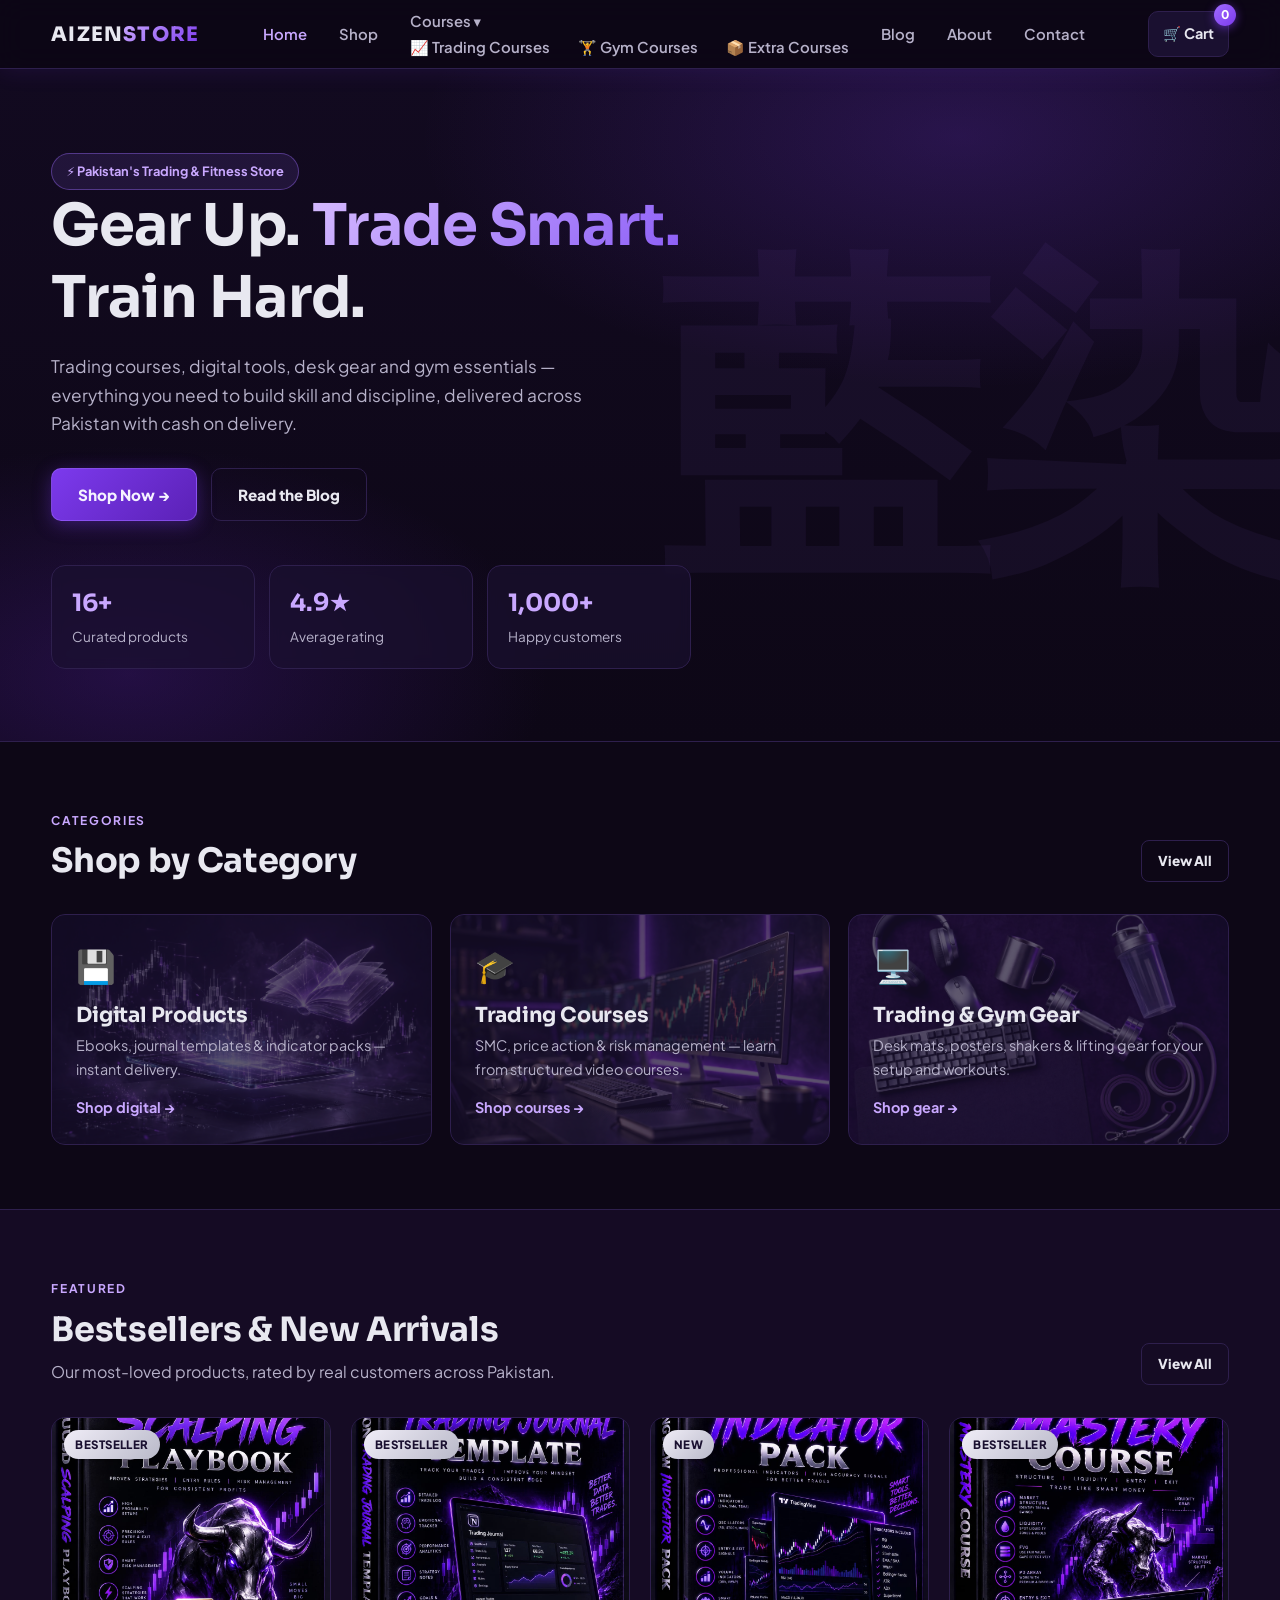
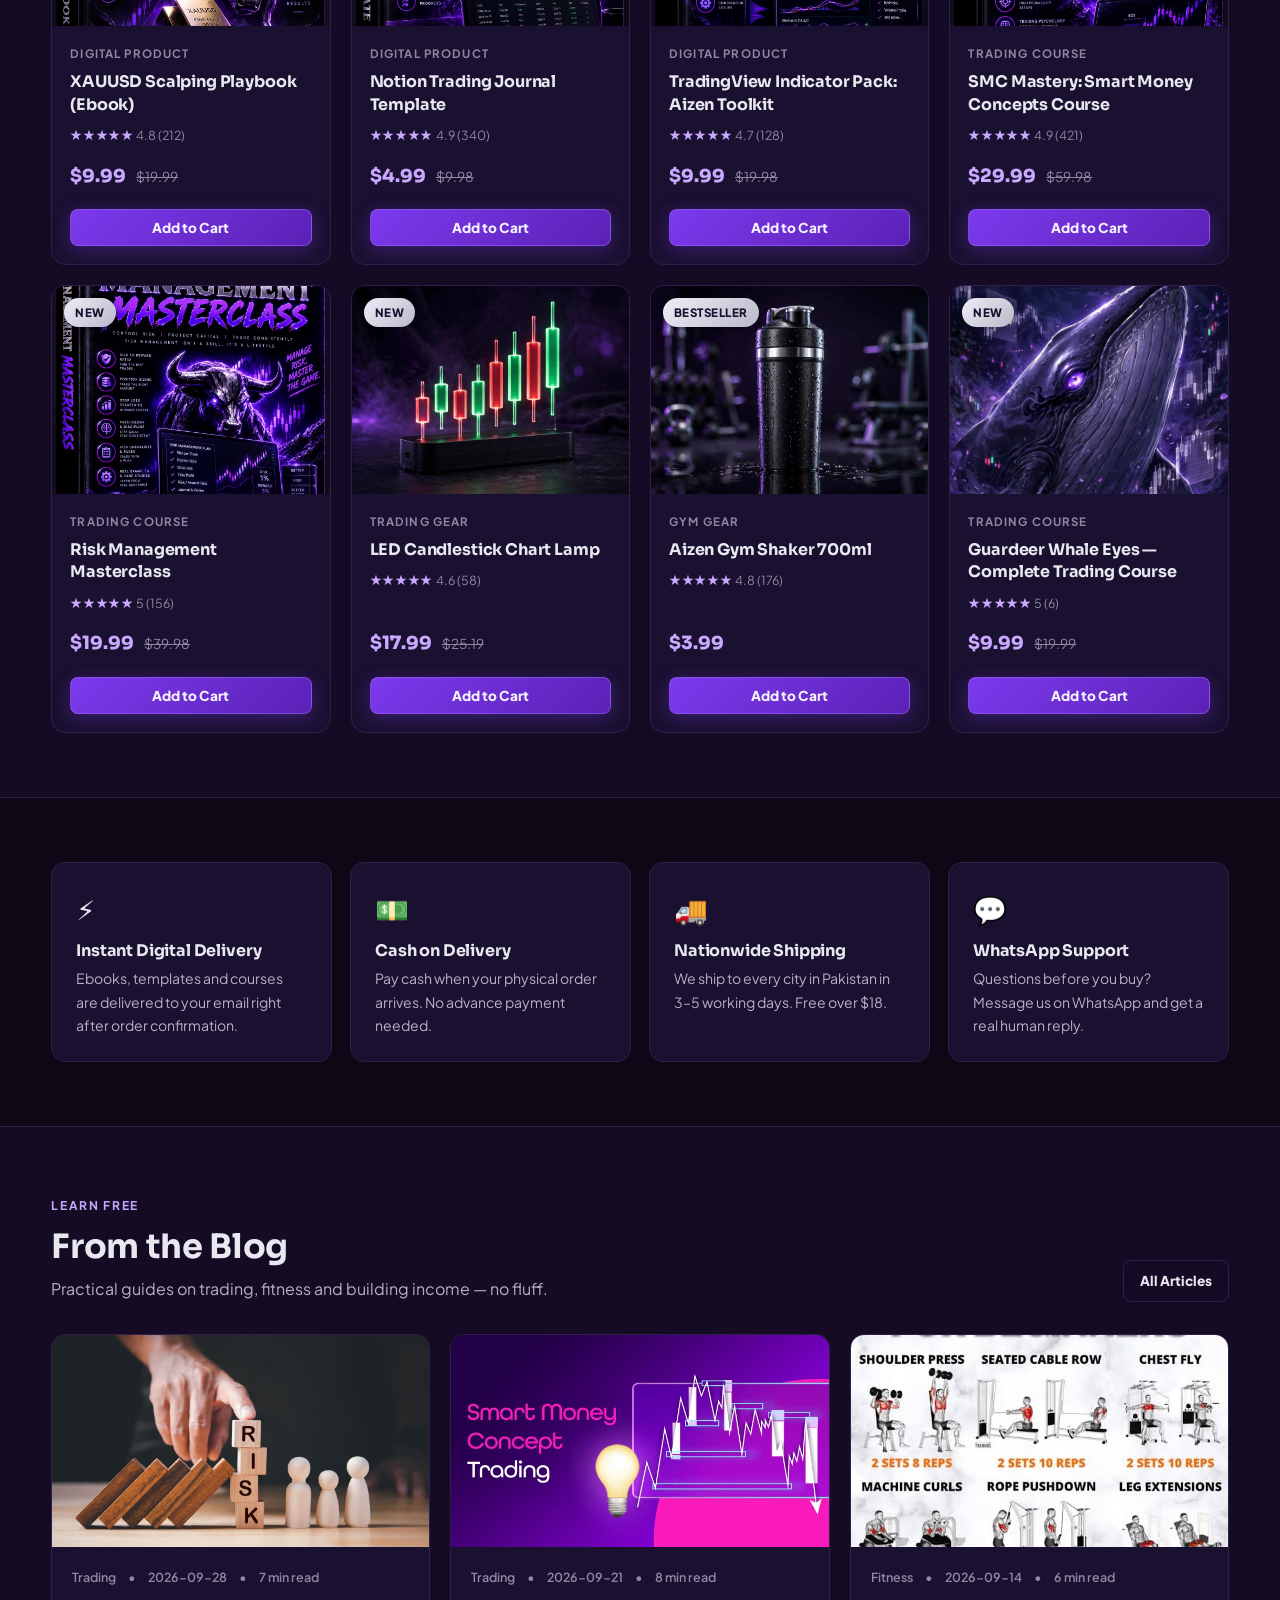
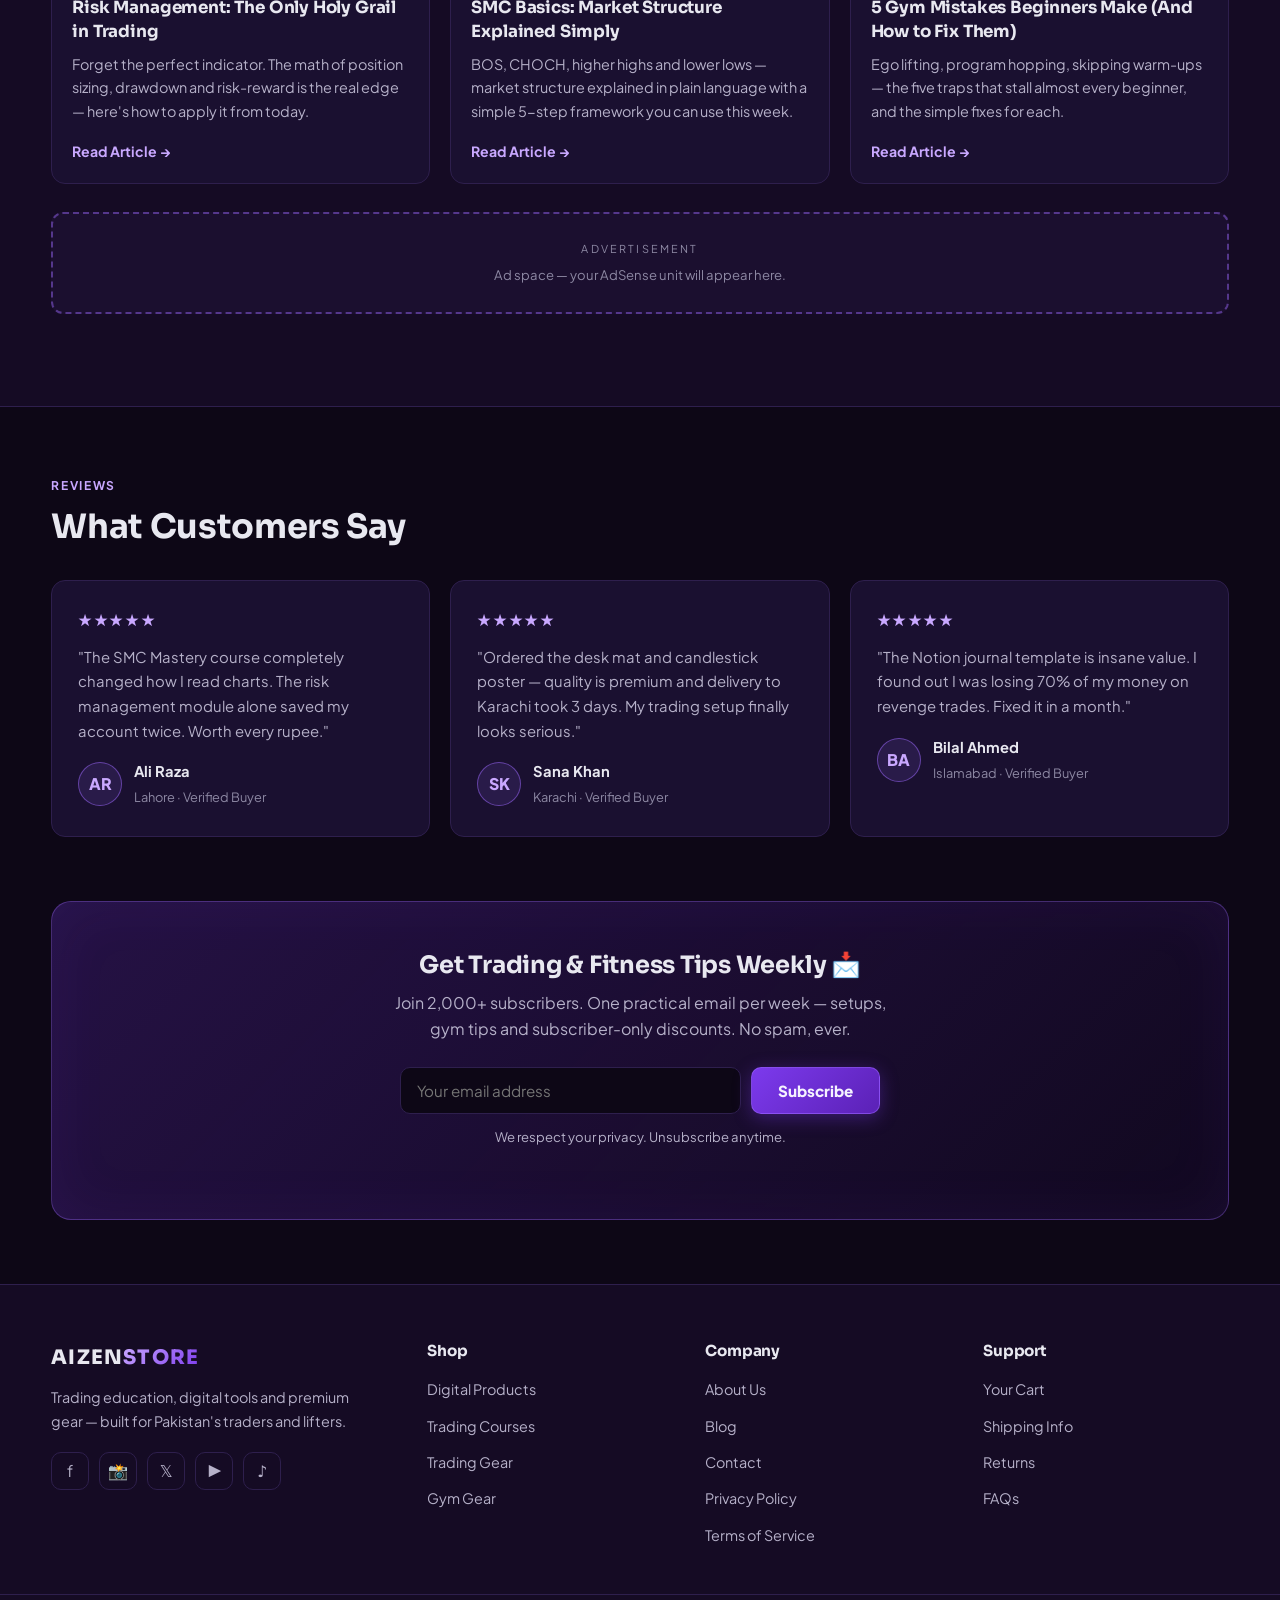
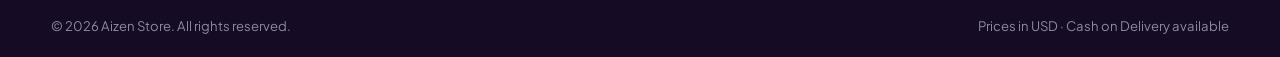
==== commit 94ef6fb1: "Add Courses academy page + Courses nav dropdown" ====
--- a/index.html
+++ b/index.html
@@ -20,6 +20,7 @@
     <nav class="nav-links">
       <a href="index.html">Home</a>
       <a href="shop.html">Shop</a>
+      <div class="nav-drop"><a class="drop-toggle" href="courses.html">Courses ▾</a><div class="drop-menu"><a href="courses.html#trading">📈 Trading Courses</a><a href="courses.html#gym">🏋️ Gym Courses</a><a href="courses.html#extra">📦 Extra Courses</a></div></div>
       <a href="blog.html">Blog</a>
       <a href="about.html">About</a>
       <a href="contact.html">Contact</a>
@@ -61,7 +62,7 @@
         <img src="assets/img/cat-digital.jpg" alt="Digital Products" loading="lazy">
         <div class="inner"><div class="emoji">💾</div><h3>Digital Products</h3><p>Ebooks, journal templates & indicator packs — instant delivery.</p><span class="go">Shop digital →</span></div>
       </a>
-      <a class="cat-tile" href="shop.html?cat=courses">
+      <a class="cat-tile" href="courses.html">
         <img src="assets/img/cat-courses.jpg" alt="Trading Courses" loading="lazy">
         <div class="inner"><div class="emoji">🎓</div><h3>Trading Courses</h3><p>SMC, price action & risk management — learn from structured video courses.</p><span class="go">Shop courses →</span></div>
       </a>
@@ -149,7 +150,7 @@
       <h4>Shop</h4>
       <ul>
         <li><a href="shop.html?cat=digital">Digital Products</a></li>
-        <li><a href="shop.html?cat=courses">Trading Courses</a></li>
+        <li><a href="courses.html">Trading Courses</a></li>
         <li><a href="shop.html?cat=physical-trading">Trading Gear</a></li>
         <li><a href="shop.html?cat=physical-gym">Gym Gear</a></li>
       </ul>
--- a/assets/css/style.css
+++ b/assets/css/style.css
@@ -251,6 +251,11 @@
 .pd-features{list-style:none;margin-bottom:24px}
 .pd-features li{padding:9px 0;border-bottom:1px dashed var(--border);color:var(--text);font-size:.93rem;display:flex;gap:10px}
 .pd-features li::before{content:"✔";color:var(--gold-soft);font-weight:800}
+.pd-features li.locked::before{content:"🔒";color:inherit}
+.preview-wrap{margin:20px 0 26px}
+.preview-wrap h3{margin-bottom:10px;font-size:1.05rem}
+.video-frame{position:relative;width:100%;padding-bottom:56.25%;border-radius:12px;overflow:hidden;border:1px solid var(--border);background:#000}
+.video-frame iframe{position:absolute;top:0;left:0;width:100%;height:100%;border:0}
 .delivery-note{background:var(--gold-dim);border:1px solid rgba(157,107,255,.4);border-radius:12px;padding:14px 18px;font-size:.88rem;color:var(--gold-soft);margin-bottom:22px}
 .qty-row{display:flex;gap:12px;align-items:stretch;margin-bottom:14px;flex-wrap:wrap}
 .qty{display:flex;align-items:center;border:1px solid var(--border);border-radius:10px;overflow:hidden}
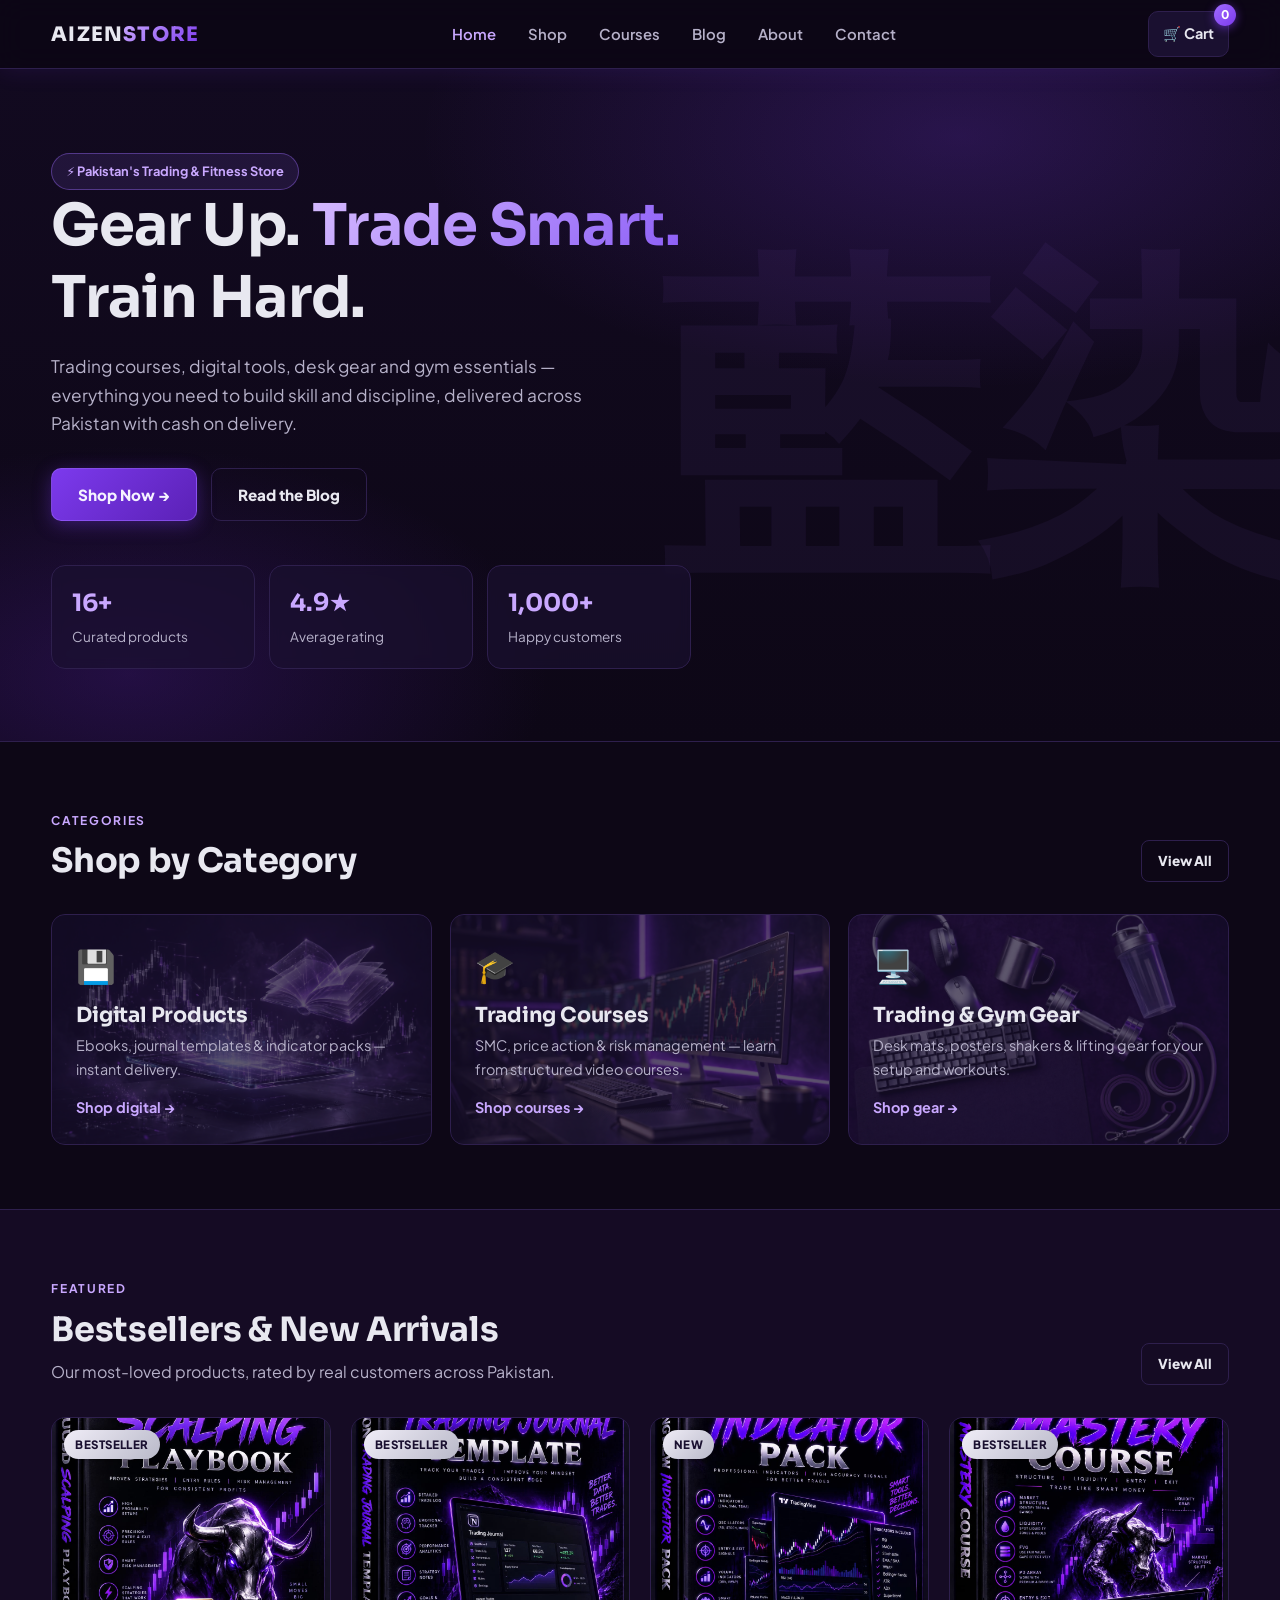
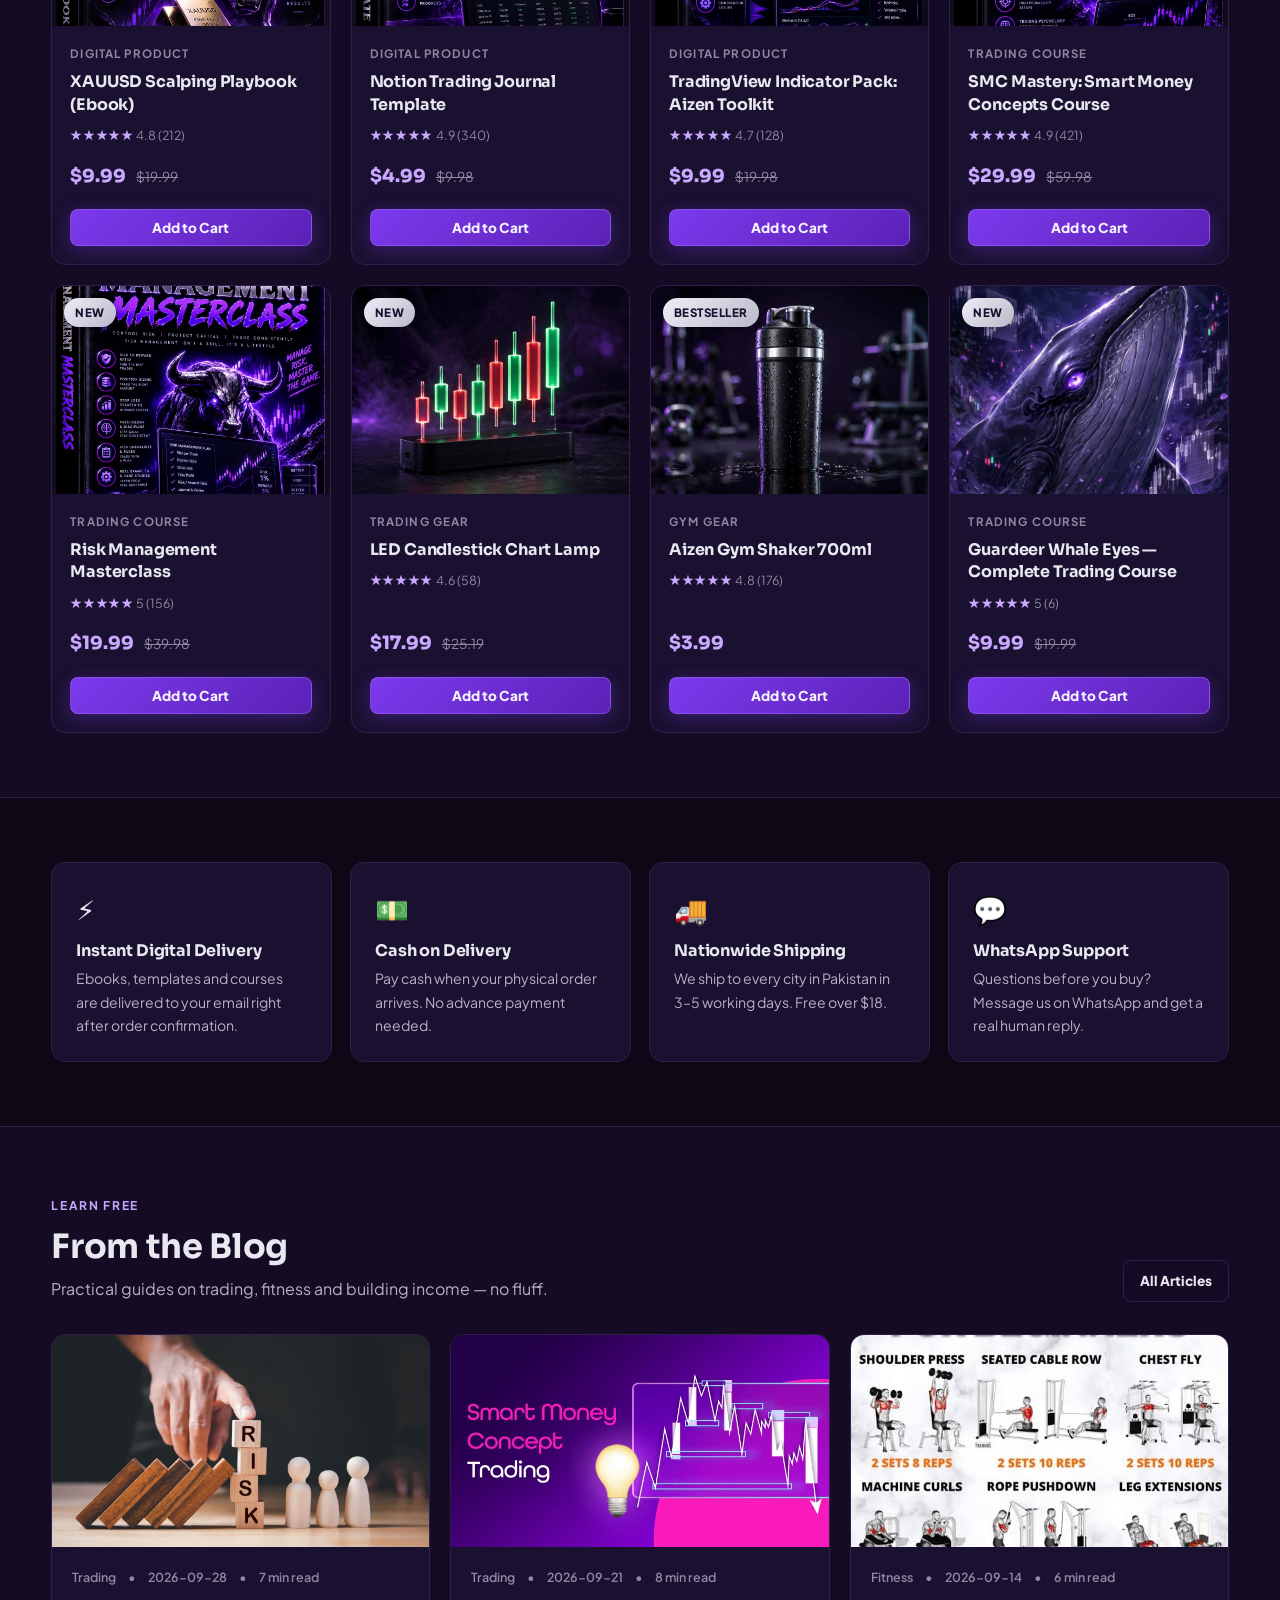
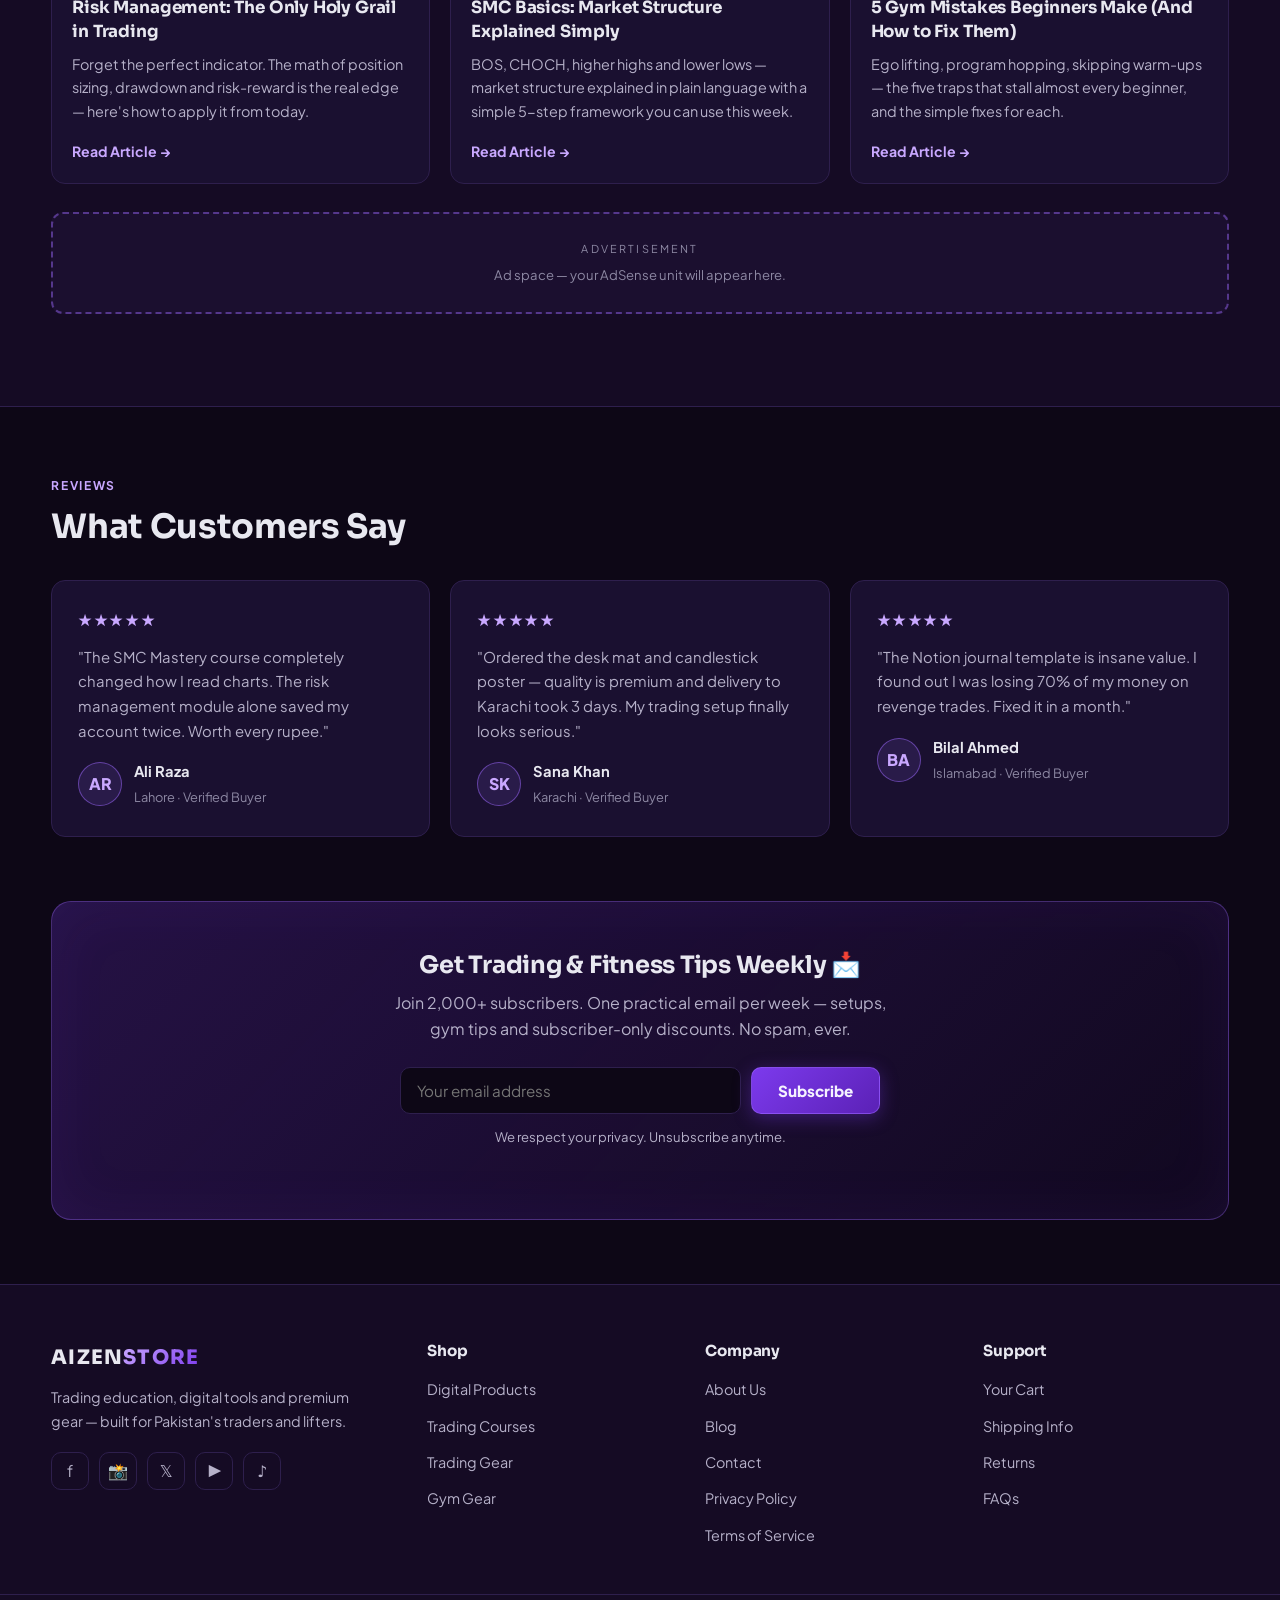
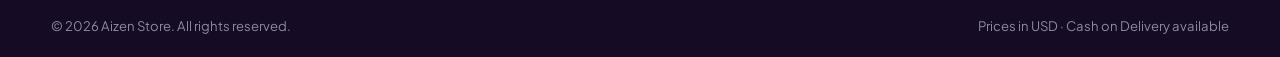
==== commit beb00438: "Simplify Courses nav to plain link, trading-only academy page" ====
--- a/index.html
+++ b/index.html
@@ -20,7 +20,7 @@
     <nav class="nav-links">
       <a href="index.html">Home</a>
       <a href="shop.html">Shop</a>
-      <div class="nav-drop"><a class="drop-toggle" href="courses.html">Courses ▾</a><div class="drop-menu"><a href="courses.html#trading">📈 Trading Courses</a><a href="courses.html#gym">🏋️ Gym Courses</a><a href="courses.html#extra">📦 Extra Courses</a></div></div>
+      <a href="courses.html">Courses</a>
       <a href="blog.html">Blog</a>
       <a href="about.html">About</a>
       <a href="contact.html">Contact</a>
--- a/assets/css/style.css
+++ b/assets/css/style.css
@@ -80,6 +80,16 @@
 .nav-links a{padding:9px 14px;border-radius:8px;font-weight:600;font-size:.93rem;color:var(--muted);transition:.15s}
 .nav-links a:hover{color:var(--text);background:var(--card-2)}
 .nav-links a.active{color:var(--gold-soft)}
+.nav-drop{position:relative}
+.nav-drop .drop-toggle{padding:9px 14px;border-radius:8px;font-weight:600;font-size:.93rem;color:var(--muted);transition:.15s;display:inline-block;cursor:pointer}
+.nav-drop .drop-toggle:hover{color:var(--text);background:var(--card-2)}
+.drop-menu{position:absolute;top:calc(100% + 8px);left:0;min-width:220px;background:var(--card);border:1px solid var(--border);border-radius:12px;box-shadow:0 14px 36px rgba(0,0,0,.4);padding:6px;display:none;z-index:60}
+.nav-drop:hover .drop-menu{display:block}
+.drop-menu a{display:block;padding:10px 12px;border-radius:8px;font-weight:600;font-size:.9rem;color:var(--muted)}
+.drop-menu a:hover{color:var(--text);background:var(--card-2)}
+.course-sec-head{display:flex;align-items:baseline;justify-content:space-between;gap:12px;margin:34px 0 6px}
+.course-sec-head h2{margin:0}
+.result-count.dim{opacity:.75}
 .nav-actions{display:flex;align-items:center;gap:10px}
 .cart-btn{position:relative;display:flex;align-items:center;gap:8px;padding:10px 14px;border:1px solid var(--border);border-radius:10px;background:var(--card);font-weight:700;font-size:.9rem;transition:.15s;color:var(--silver)}
 .cart-btn:hover{border-color:var(--gold);box-shadow:var(--glow)}
@@ -369,6 +379,9 @@
     background:var(--bg-soft);border-bottom:1px solid var(--border);padding:12px;gap:2px;
   }
   .nav-links.open{display:flex}
+  .nav-drop{width:100%}
+  .nav-drop .drop-toggle{width:100%}
+  .drop-menu{position:static;display:block;background:none;border:none;box-shadow:none;padding:2px 0 4px 16px}
   .hamburger{display:block}
   .cat-grid{grid-template-columns:1fr}
   .blog-grid,.testi-grid,.perks{grid-template-columns:1fr}
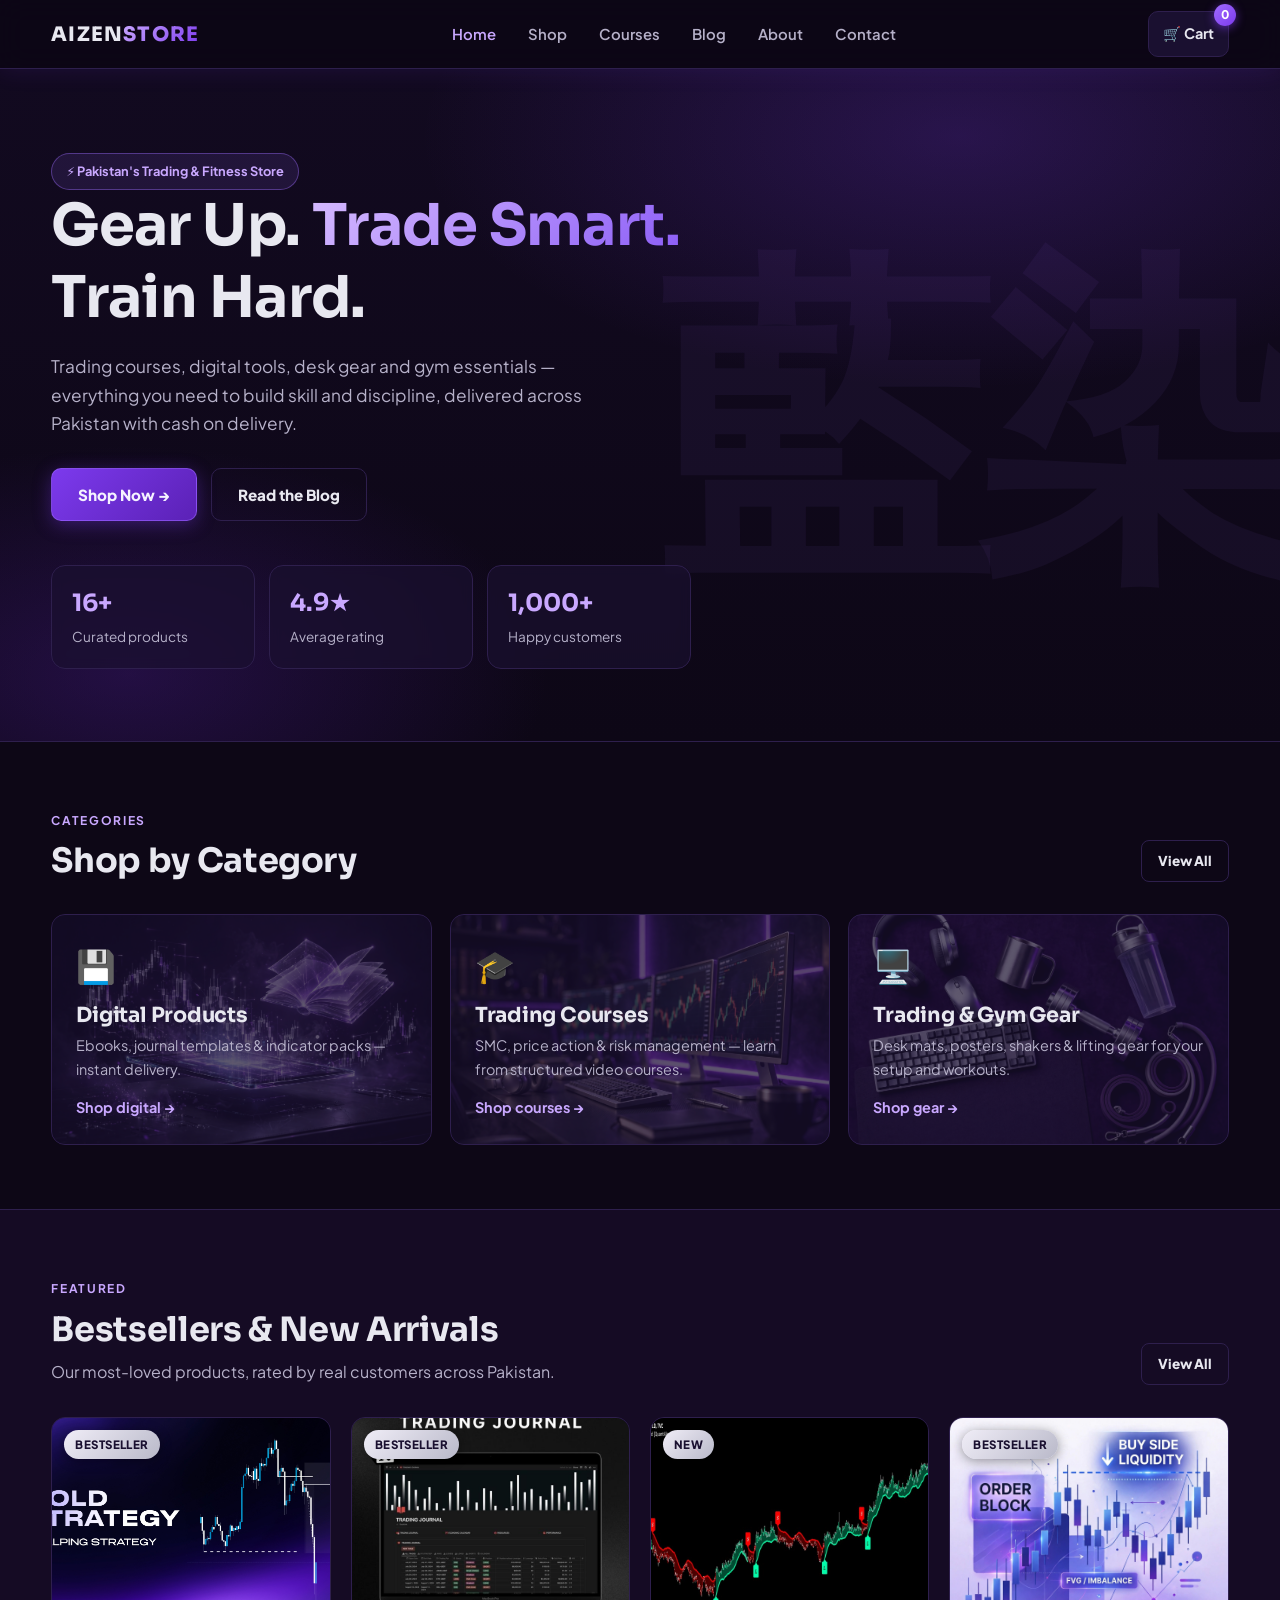
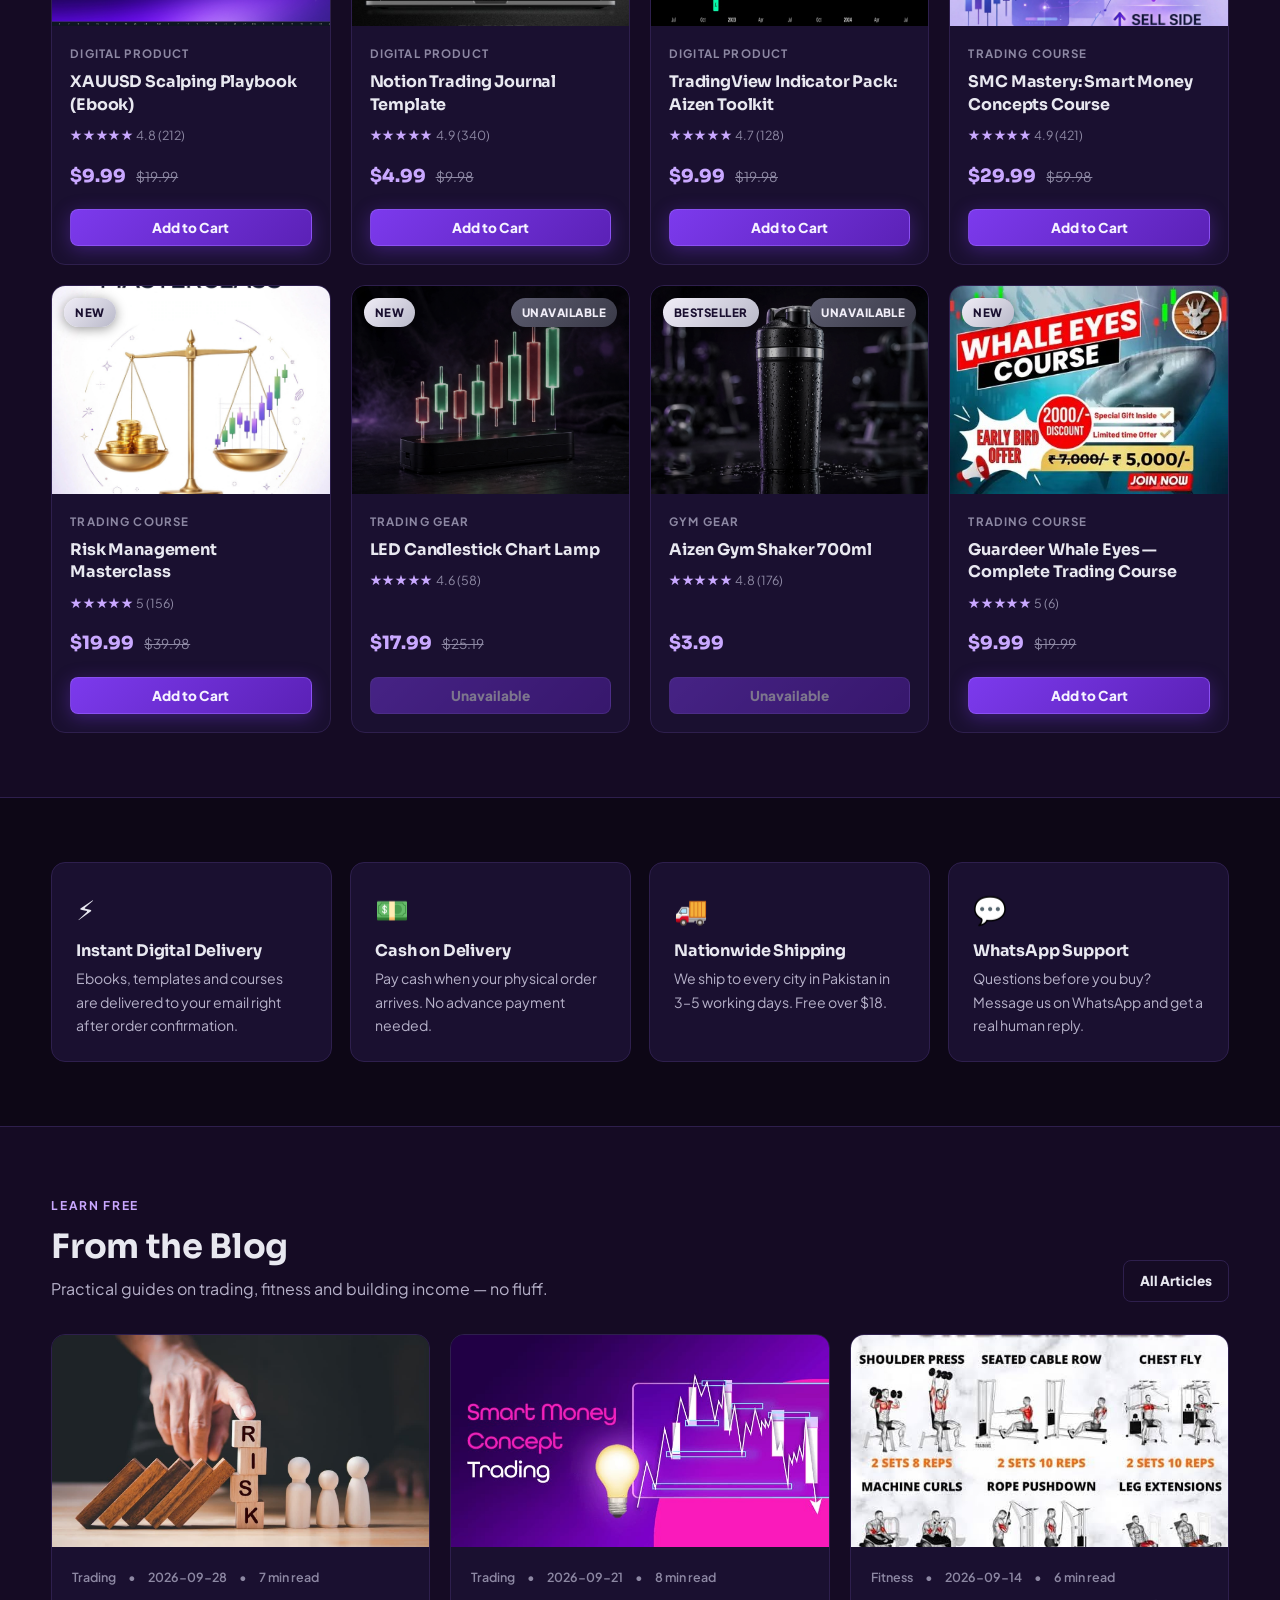
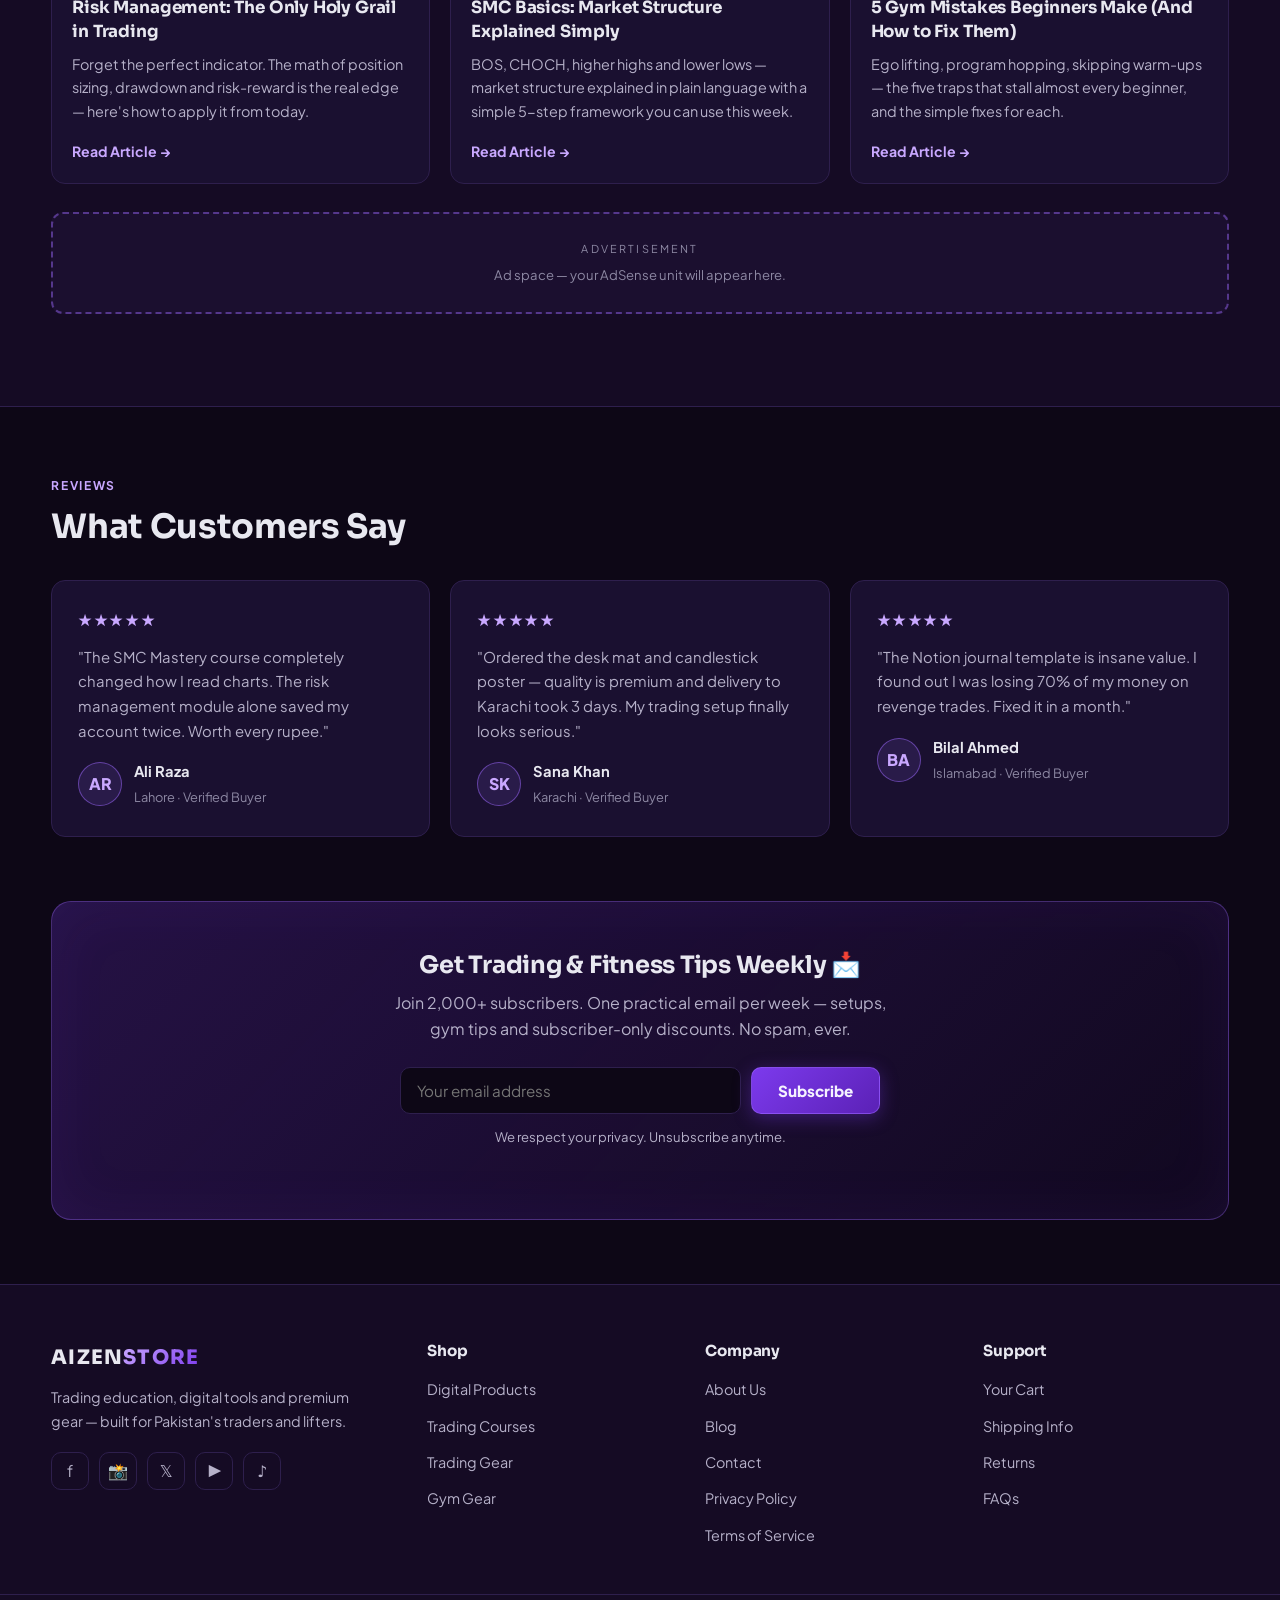
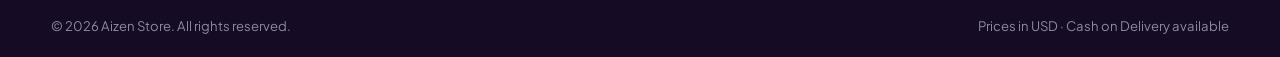
==== commit aaf1dc5e: "Add Adsterra social bar to all pages" ====
--- a/index.html
+++ b/index.html
@@ -184,5 +184,9 @@
 </footer>
 
 <script src="assets/js/app.js"></script>
+<!-- Adsterra Popunder -->
+<script src="https://pl31722772.profitableratecpmnetwork.com/e0/02/67/e002670b6357180df8346a9c00babb03.js"></script>
+<!-- Adsterra Social Bar -->
+<script src="https://pl31722773.profitableratecpmnetwork.com/42/31/a7/4231a79e9f7223a8f10cec83cff8e402.js"></script>
 </body>
 </html>
--- a/assets/css/style.css
+++ b/assets/css/style.css
@@ -163,6 +163,8 @@
   font-size:.72rem;font-weight:800;padding:5px 11px;border-radius:999px;letter-spacing:.04em;text-transform:uppercase;
   box-shadow:0 2px 12px rgba(0,0,0,.4);
 }
+.badge-soldout{left:auto;right:12px;background:linear-gradient(135deg,#5b5b6e,#3a3a48);color:#f0edf7}
+.card.soldout .card-img img{filter:grayscale(.5) brightness(.75)}
 .card-body{padding:18px;display:flex;flex-direction:column;gap:8px;flex:1}
 .card-cat{font-size:.72rem;font-weight:700;letter-spacing:.1em;text-transform:uppercase;color:var(--muted-2)}
 .card-title{font-size:1rem;font-weight:700;line-height:1.4;color:var(--silver)}
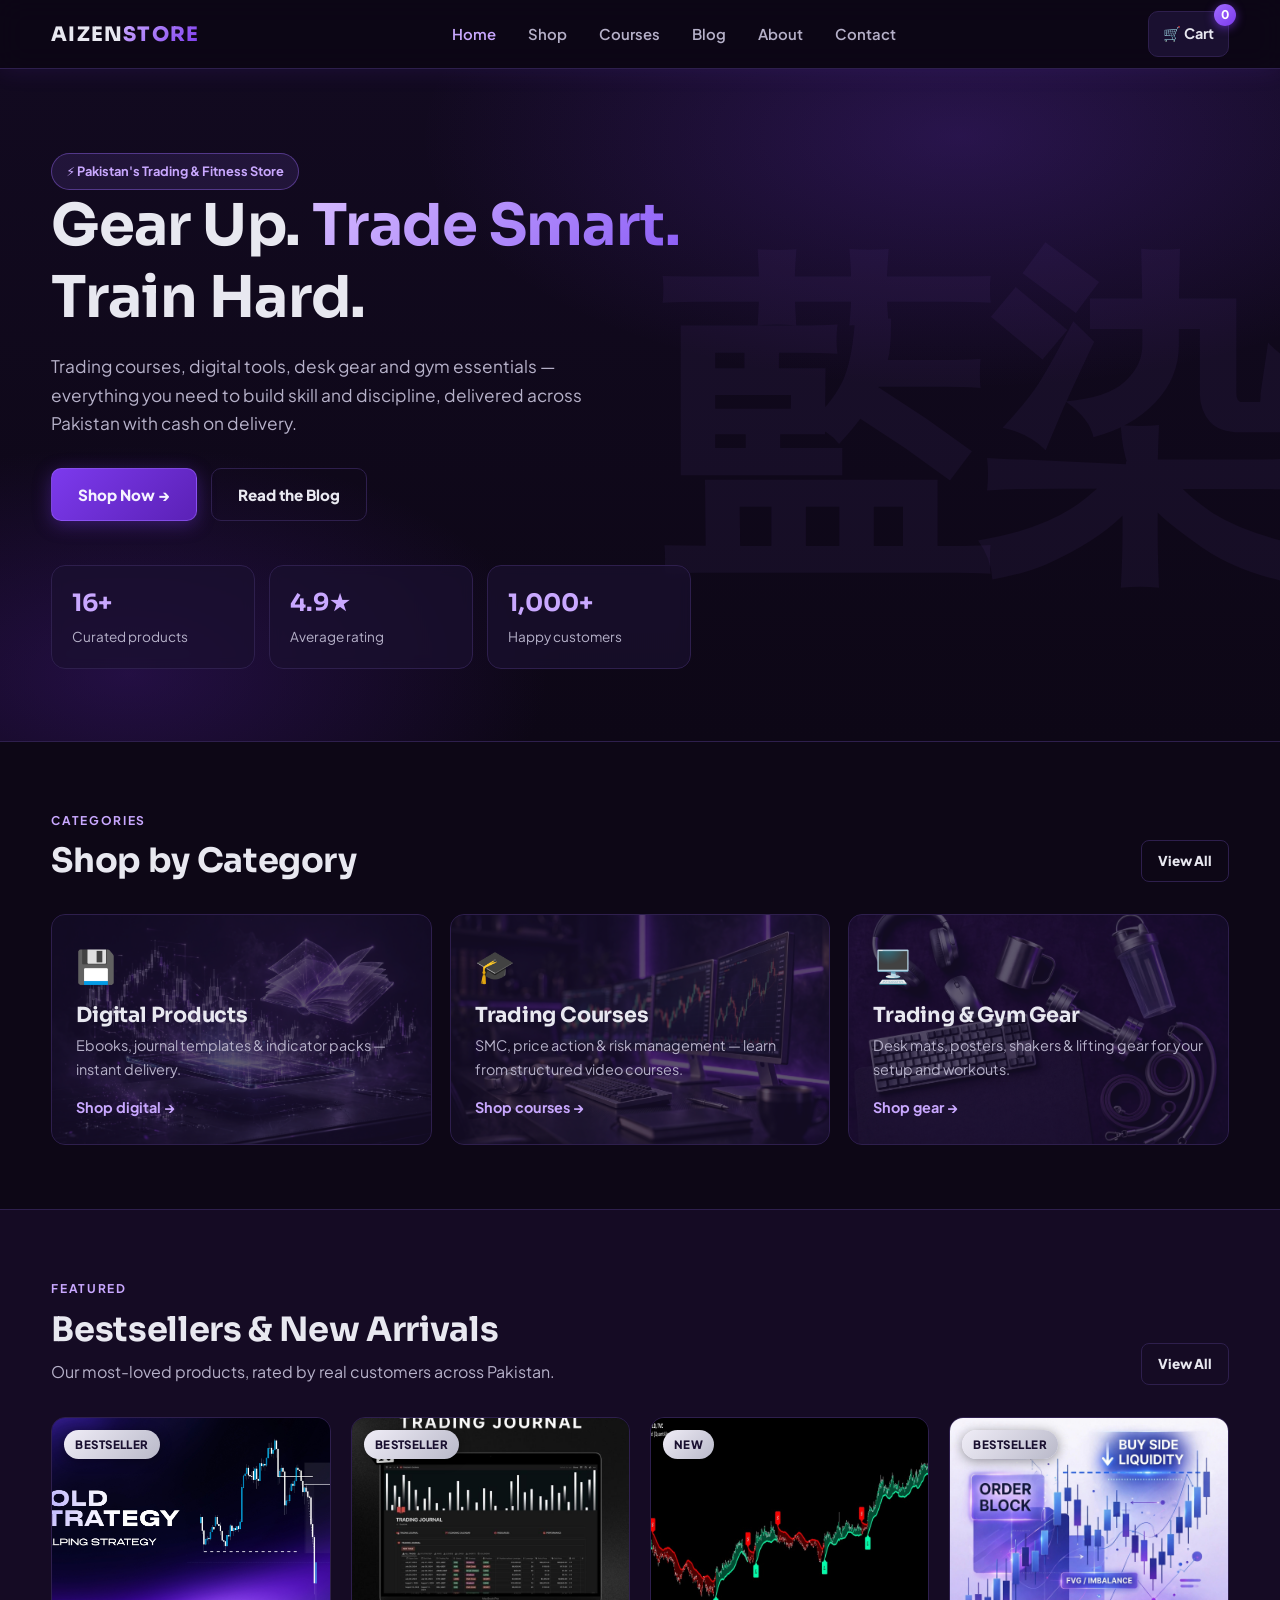
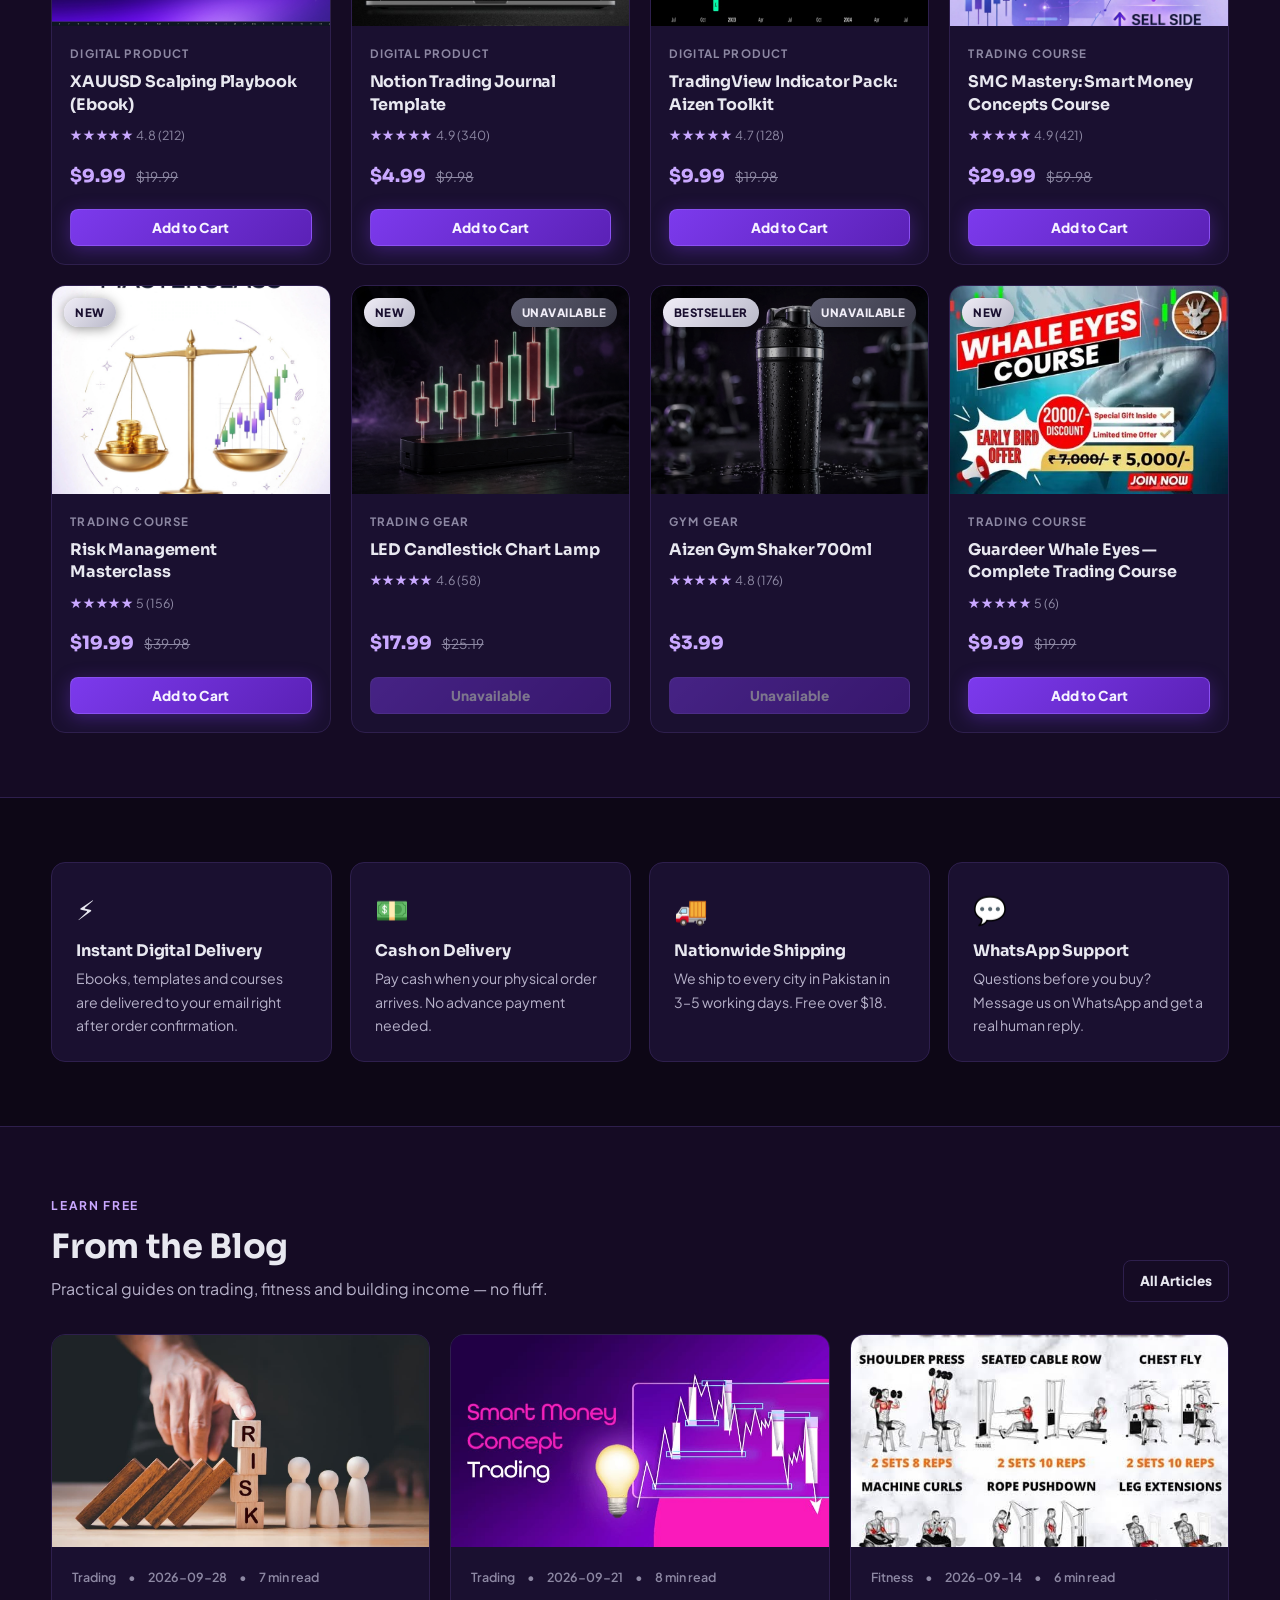
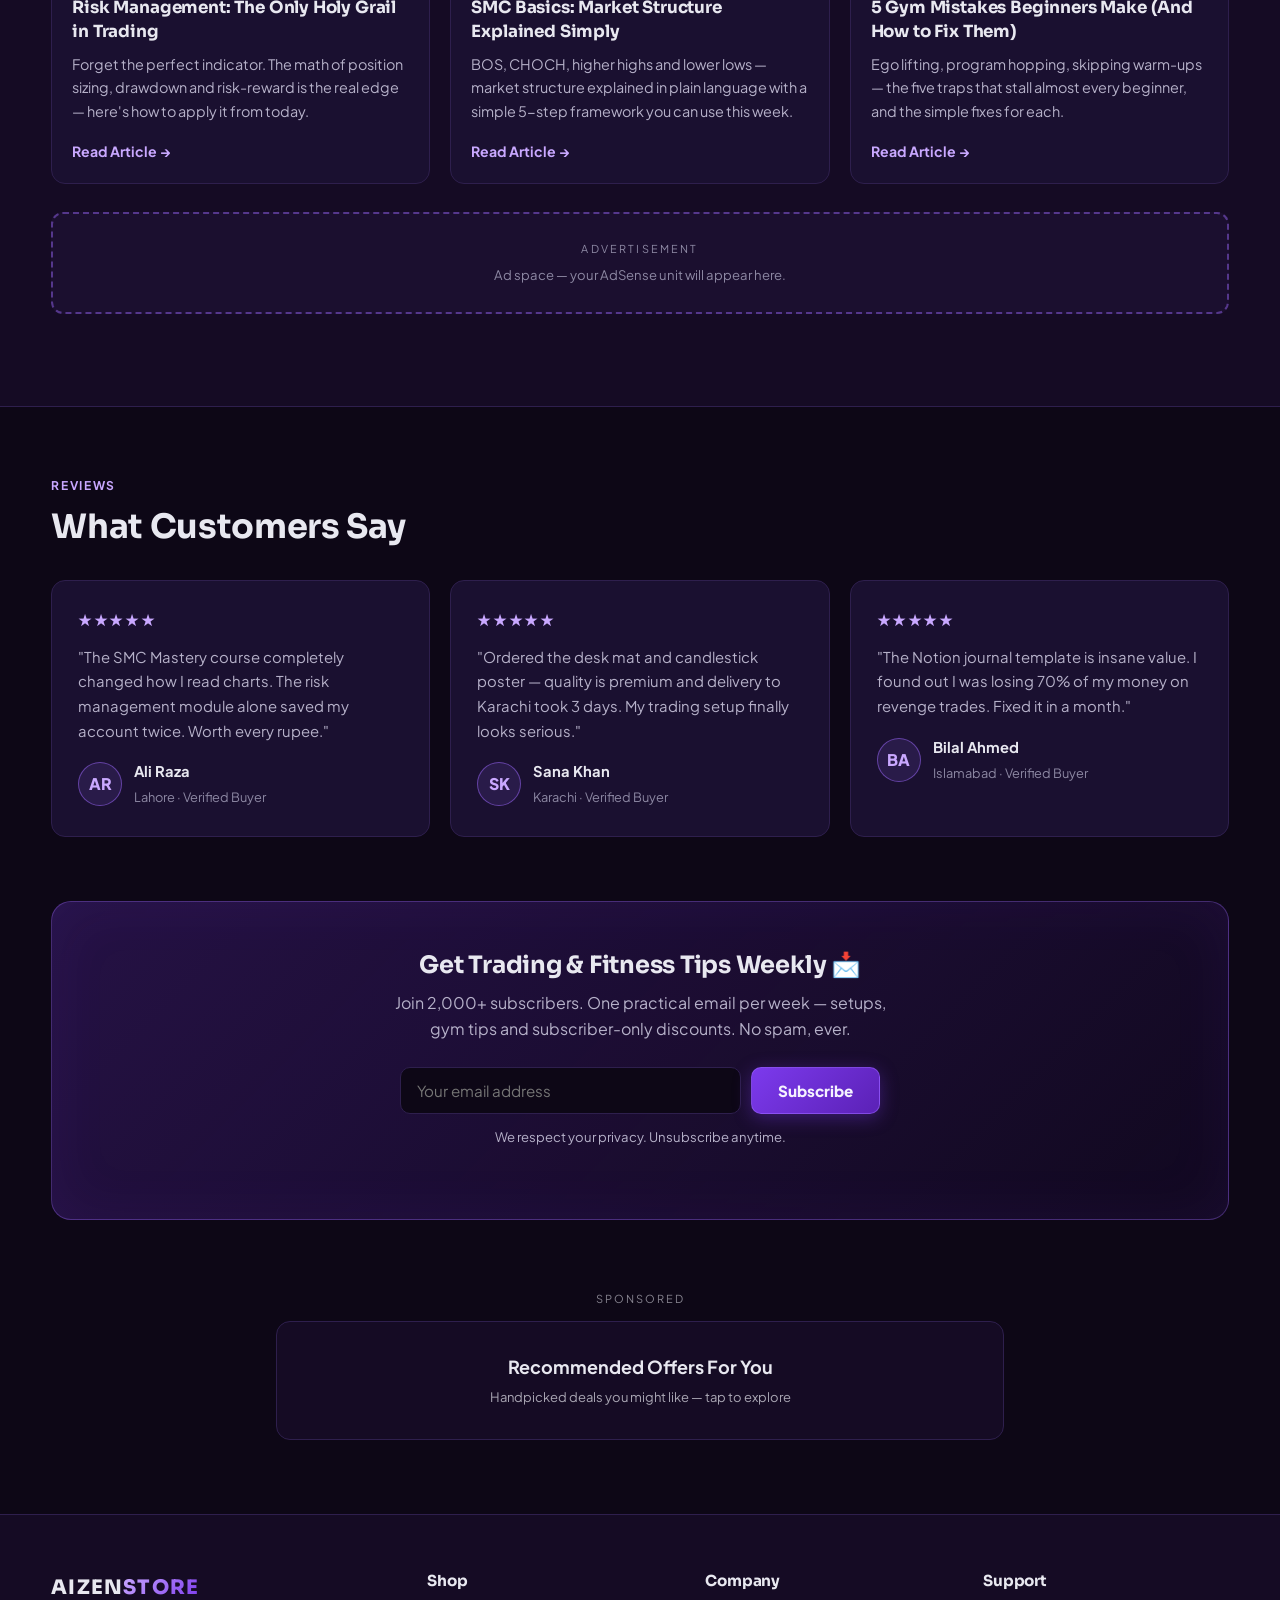
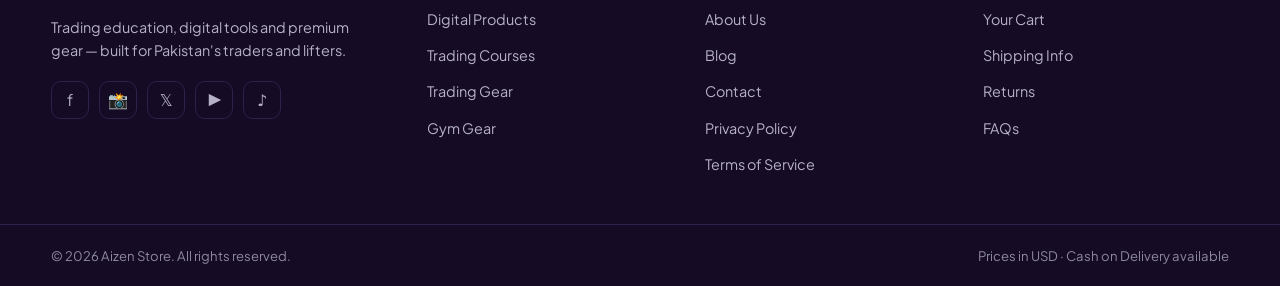
==== commit e5607d47: "Add smartlink sponsored banner to homepage and blog" ====
--- a/index.html
+++ b/index.html
@@ -133,6 +133,16 @@
   </div>
 </section>
 
+<!-- Adsterra Smartlink -->
+<section class="section" style="padding-top:0">
+  <div style="text-align:center">
+    <span style="font-size:11px;letter-spacing:2px;opacity:.55">SPONSORED</span>
+    <a href="https://www.profitableratecpmnetwork.com/bdayx31yv4?key=cb11a84e21bd70255d3801f908f8a254" target="_blank" rel="sponsored nofollow noopener" style="display:block;margin:10px auto;max-width:728px;padding:30px 20px;border:1px solid var(--border);border-radius:14px;background:var(--bg-soft);text-decoration:none;color:inherit">
+      <span style="font-size:18px;font-weight:700">Recommended Offers For You</span>
+      <span style="display:block;margin-top:6px;font-size:13px;opacity:.7">Handpicked deals you might like &mdash; tap to explore</span>
+    </a>
+  </div>
+</section>
 <footer>
   <div class="container foot-grid">
     <div class="foot-brand">
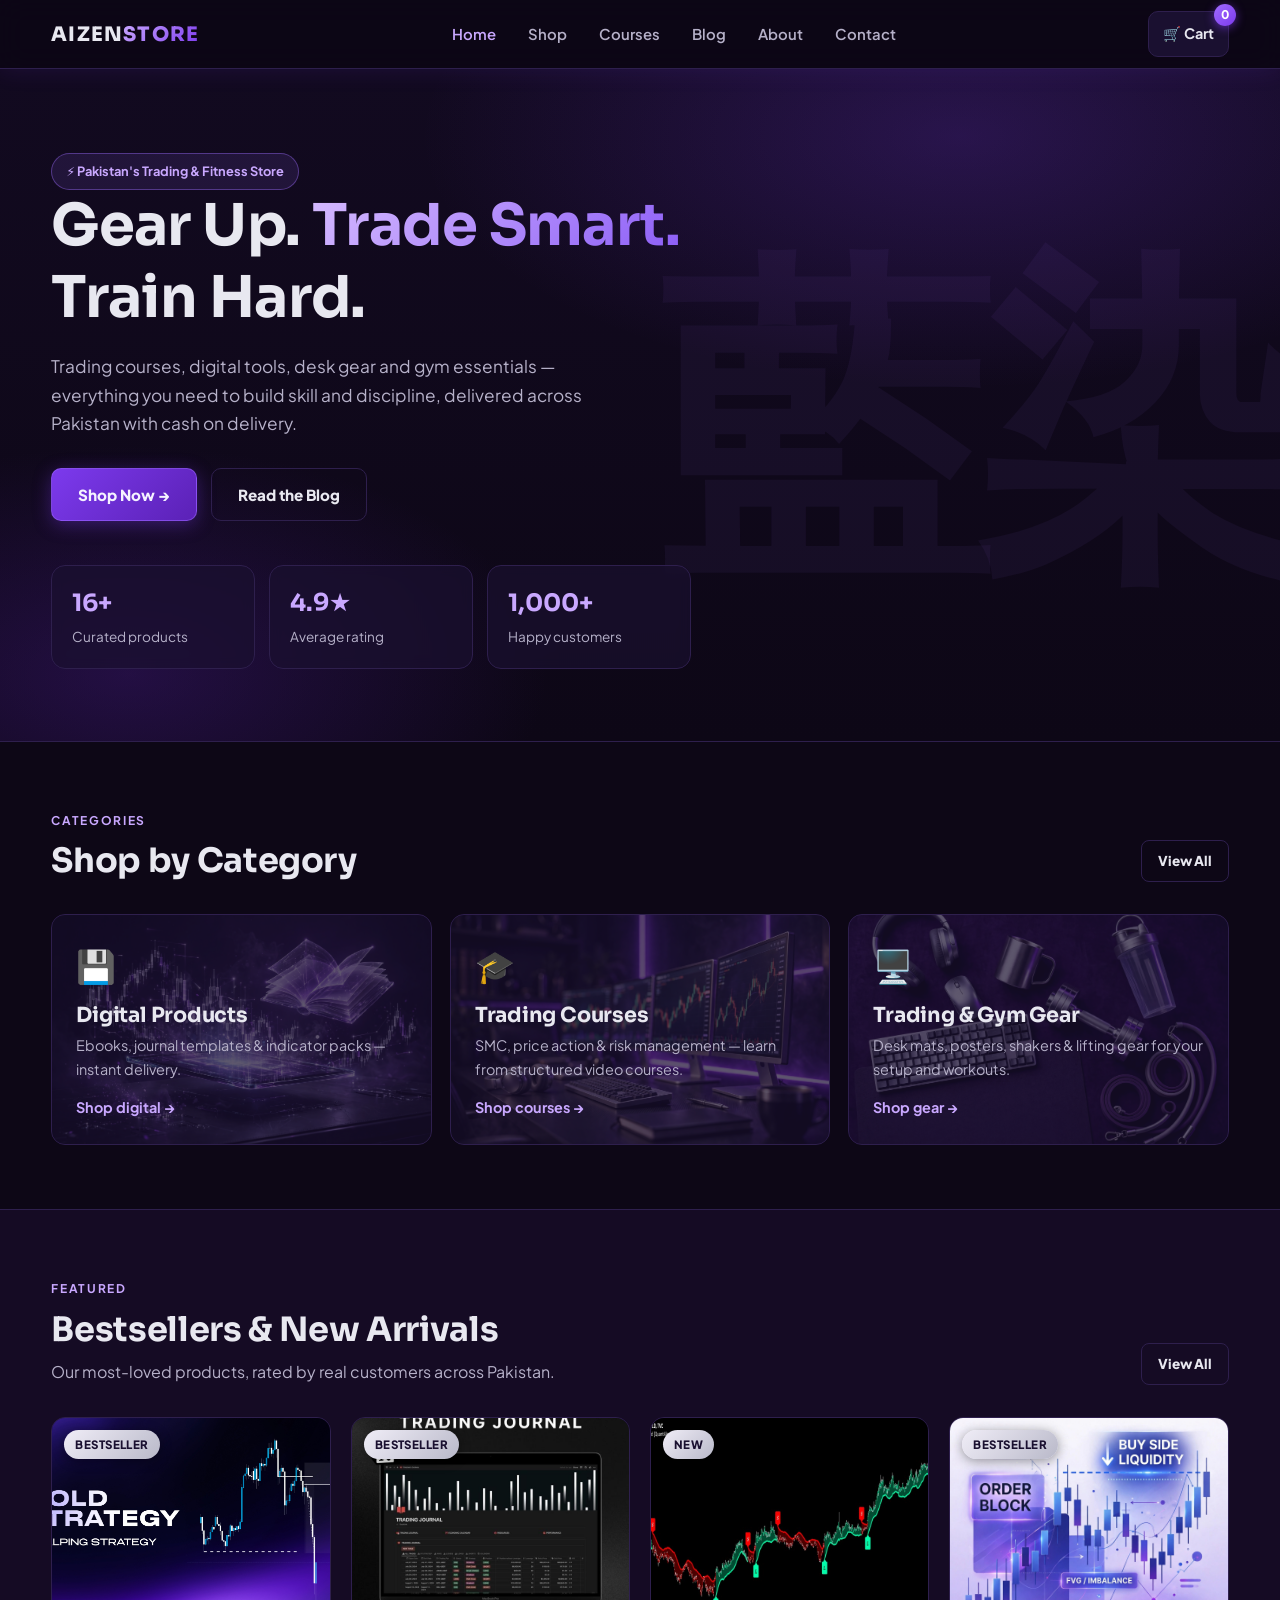
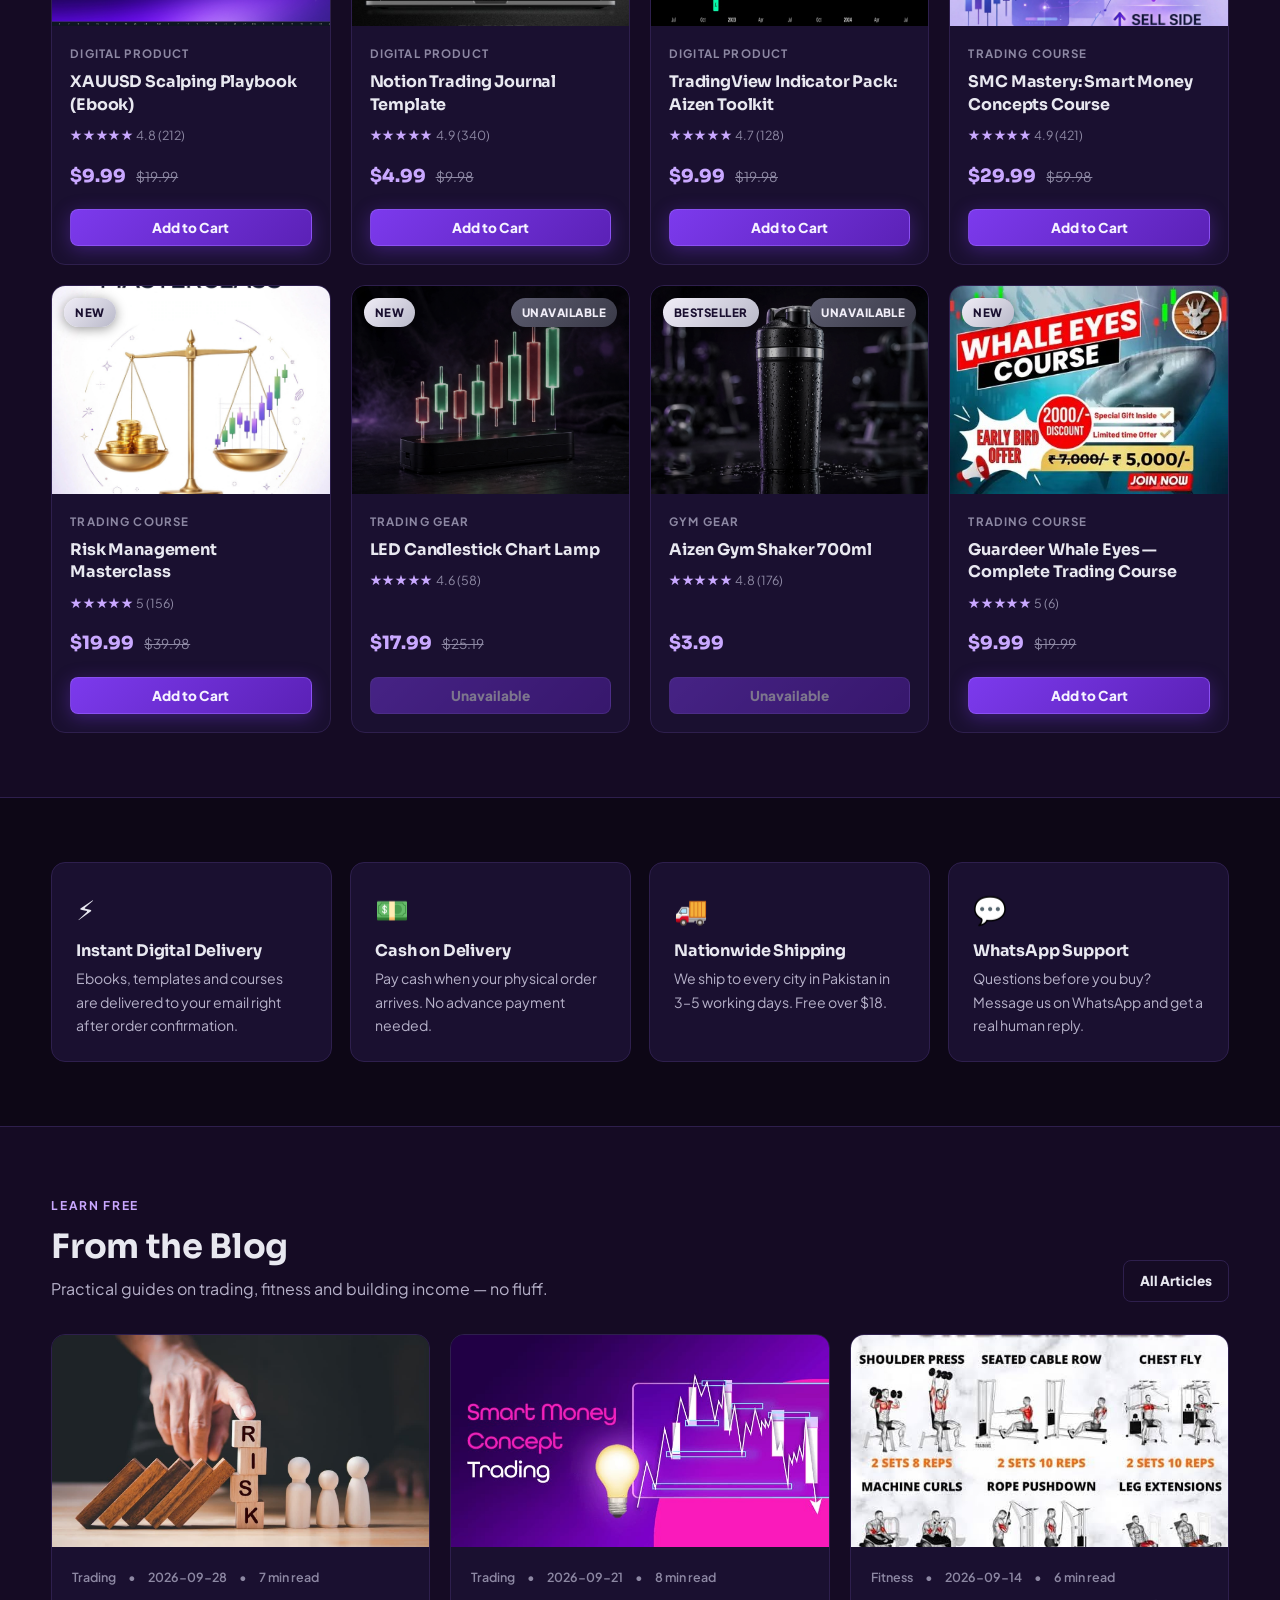
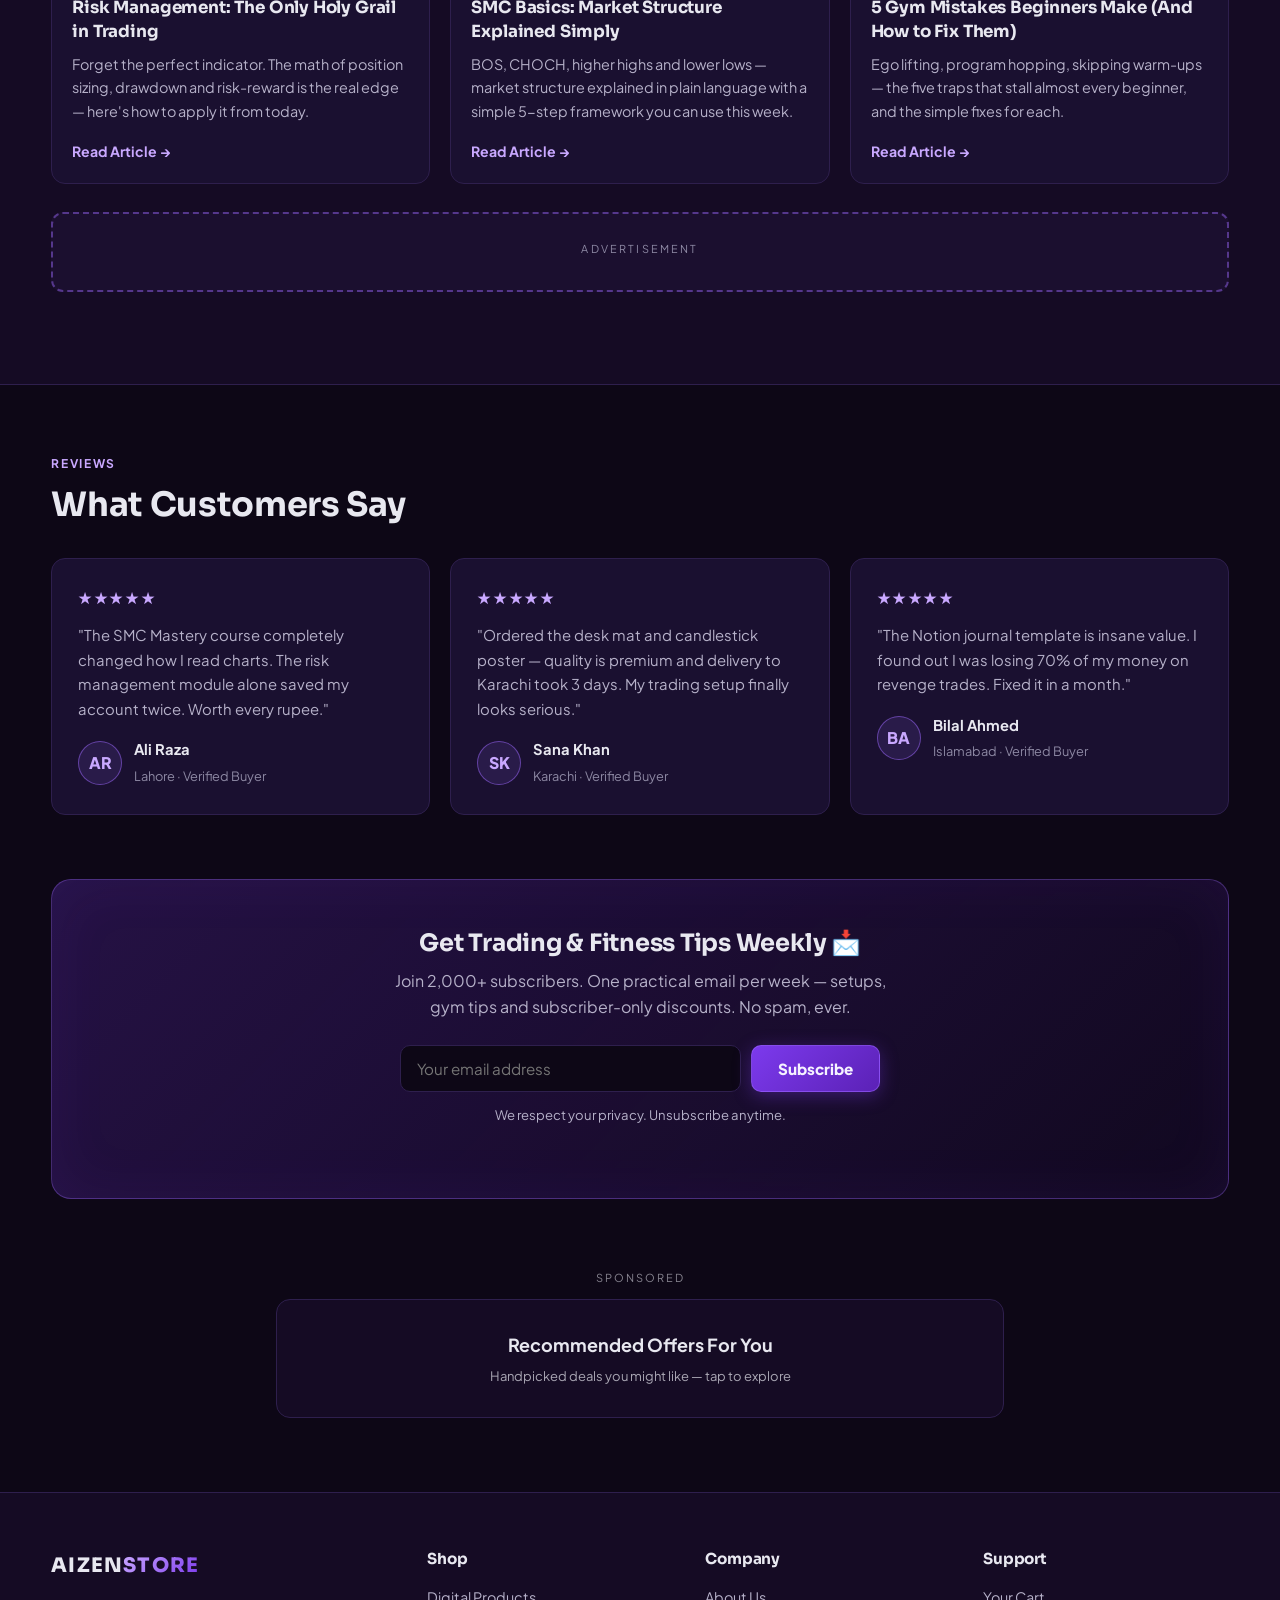
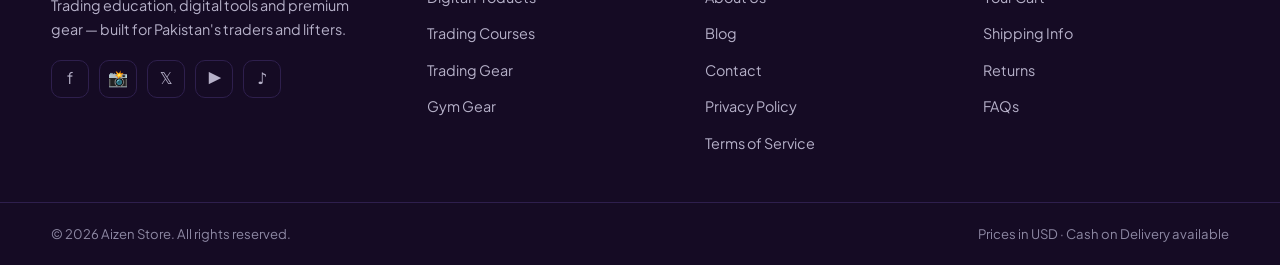
==== commit 1c894667: "homepage+blog: fill ad slots with Adsterra banner unit" ====
--- a/index.html
+++ b/index.html
@@ -102,8 +102,11 @@
       <a href="blog.html" class="btn btn-outline btn-sm">All Articles</a>
     </div>
     <div class="blog-grid" id="blog-preview"></div>
-    <!-- ADSENSE: paste your AdSense ad unit code here (homepage, below blog preview) -->
-    <div class="ad-slot"><span class="ad-label">Advertisement</span>Ad space — your AdSense unit will appear here.</div>
+    <!-- ADSTERRA BANNER: 728x90 leaderboard (homepage, below blog preview) -->
+    <div class="ad-slot"><span class="ad-label">Advertisement</span>
+      <script async="async" data-cfasync="false" src="https://pl31723180.profitableratecpmnetwork.com/8a4f95fbe54c8be259f791bcec7842aa/invoke.js"></script>
+      <div id="container-8a4f95fbe54c8be259f791bcec7842aa"></div>
+    </div>
   </div>
 </section>
 
